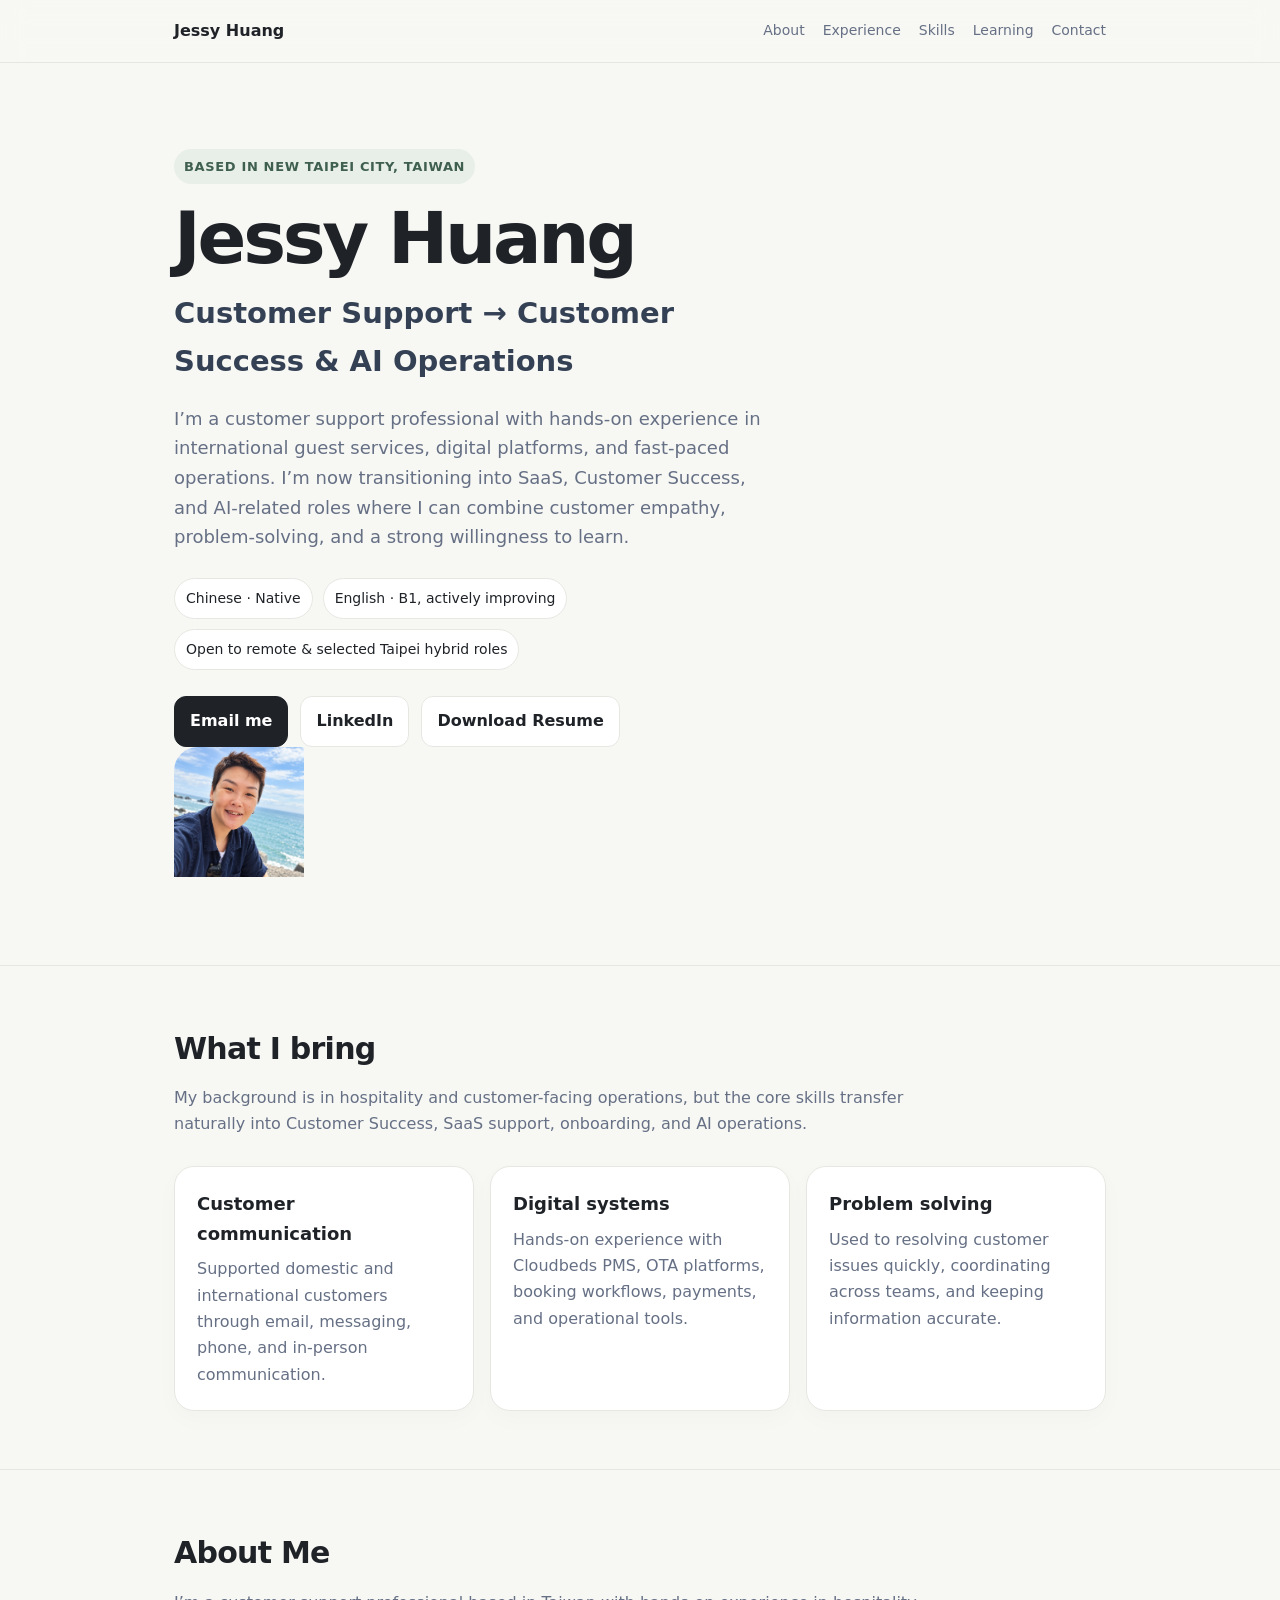
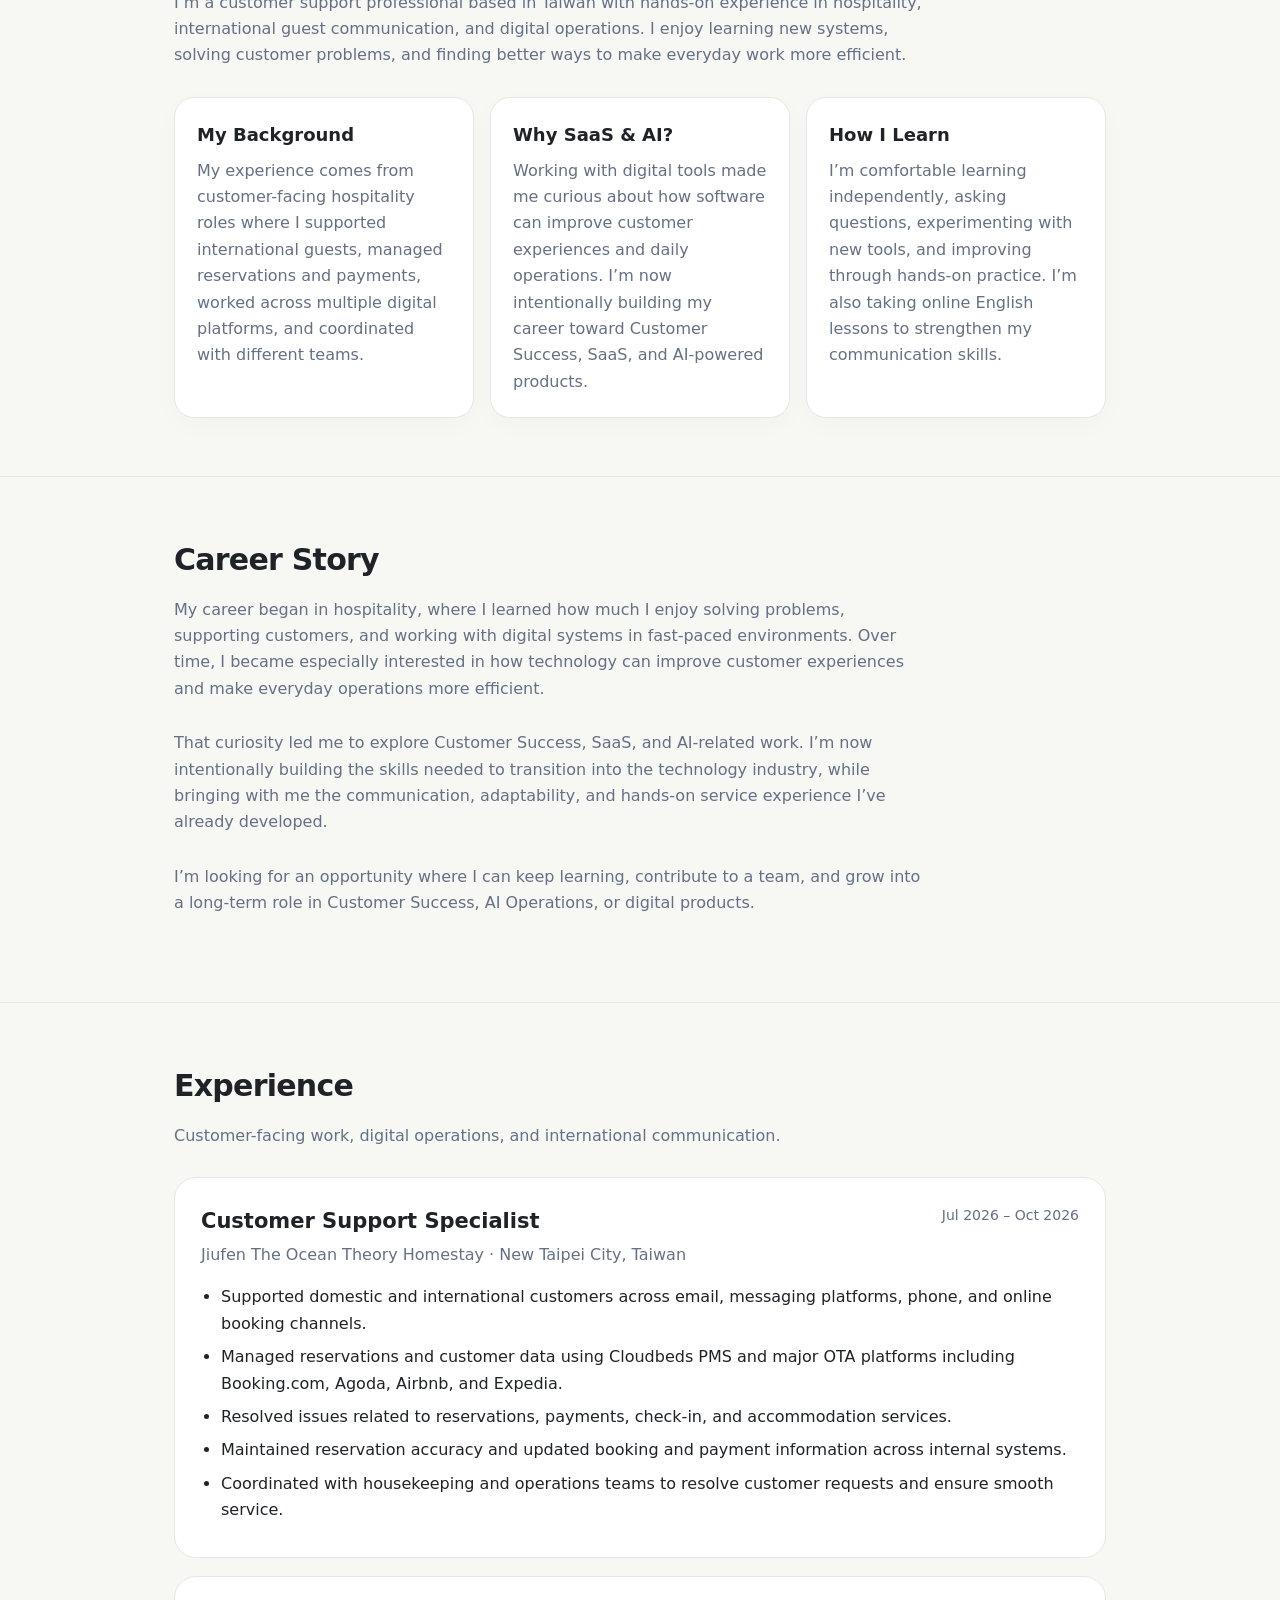
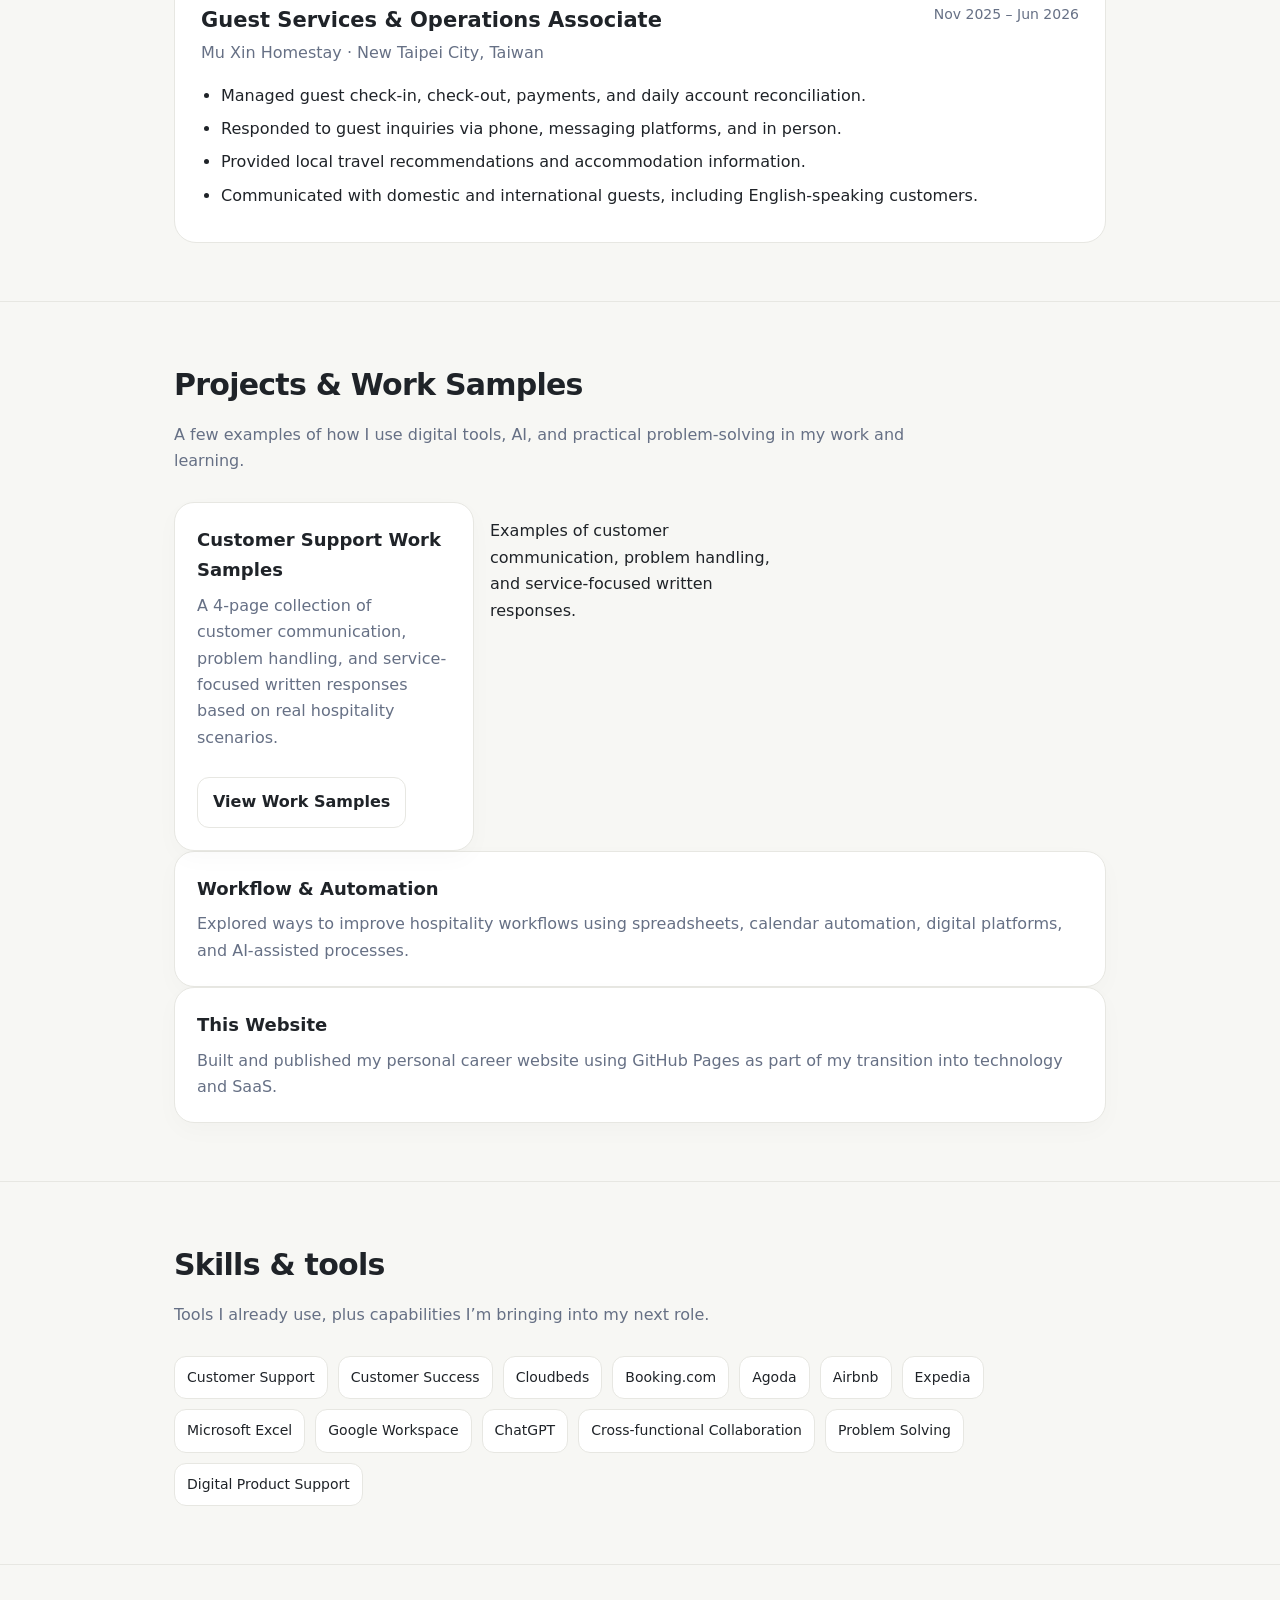
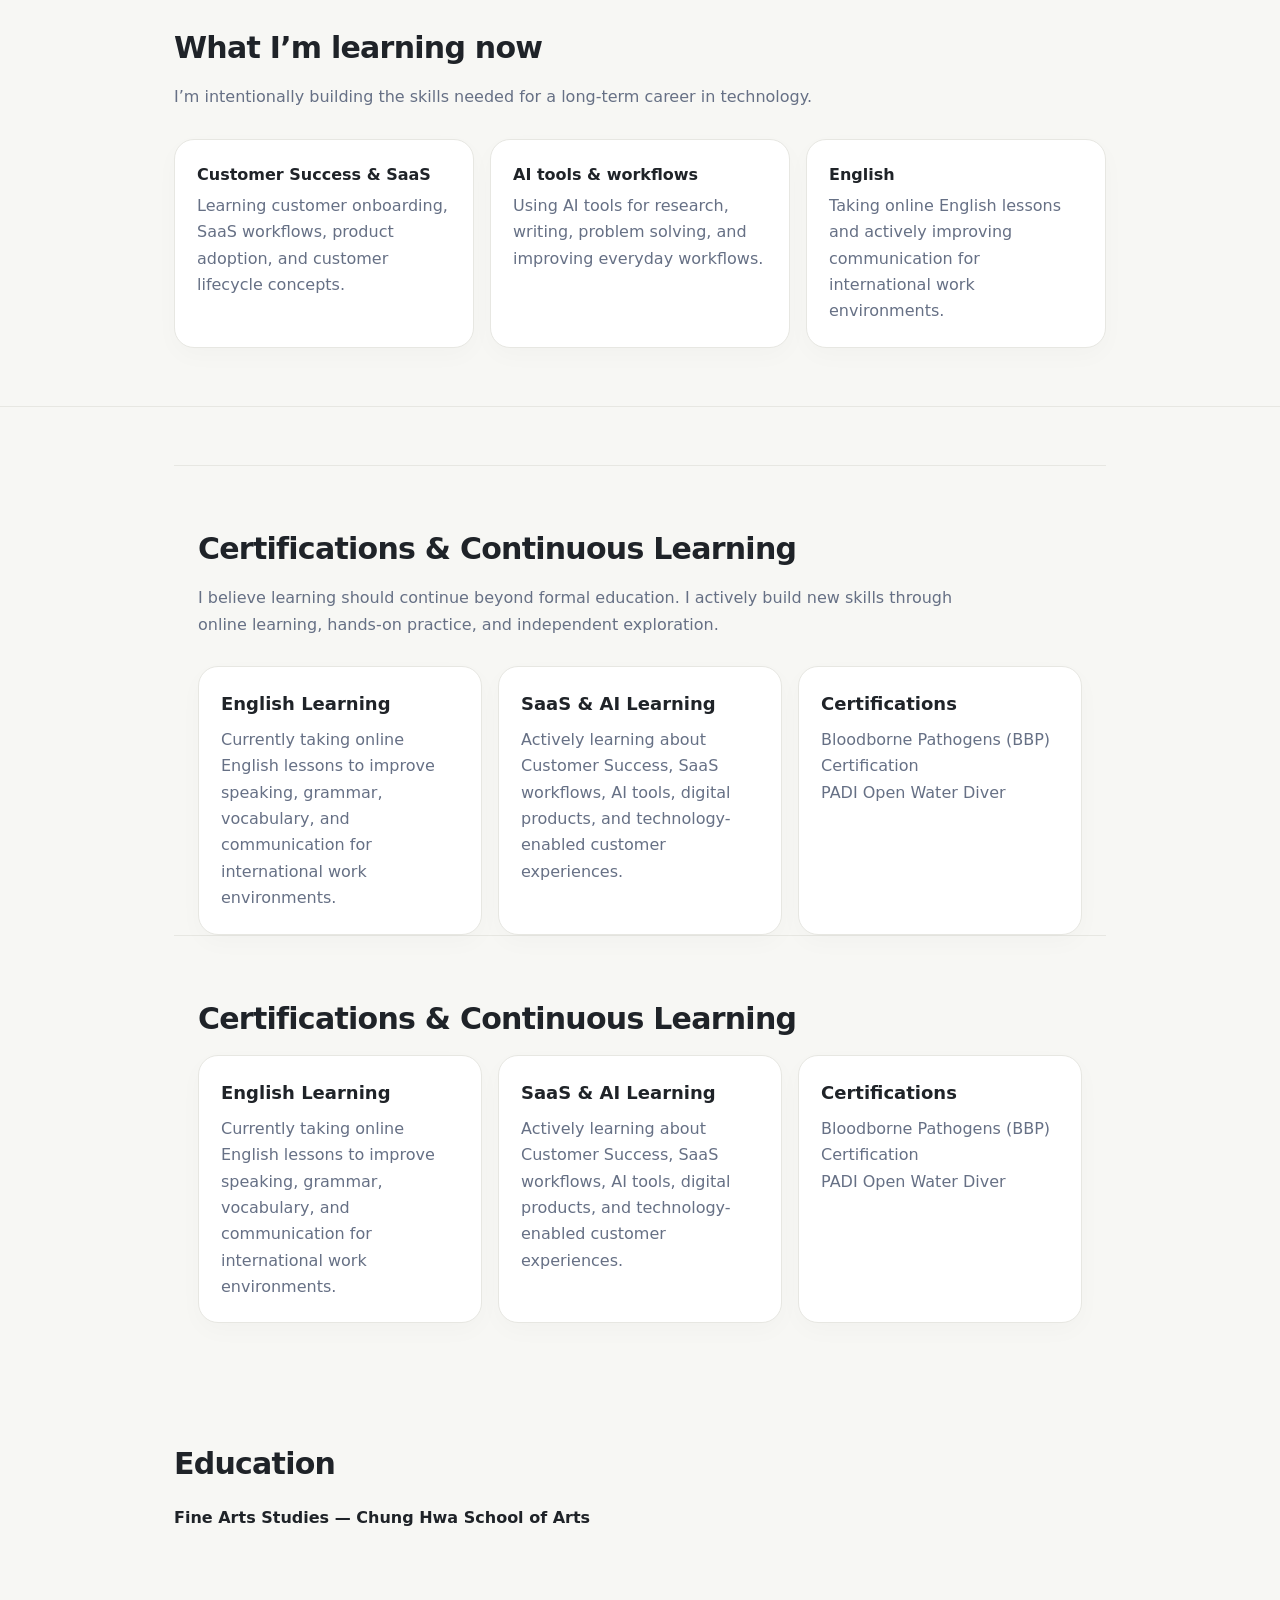
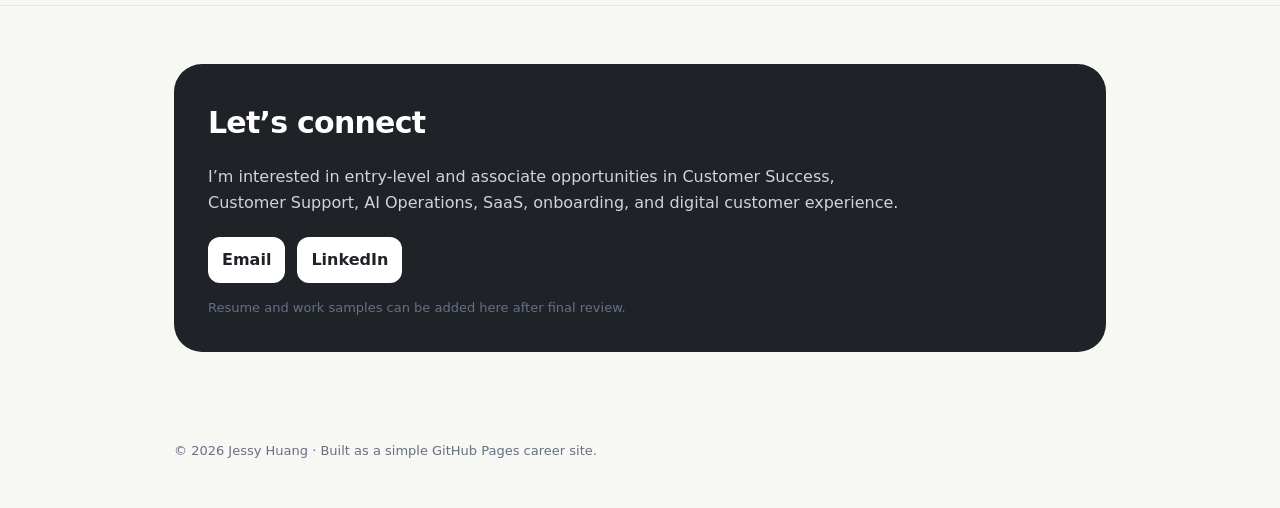
==== index.html @ 56670103 "Update index.html" ====
<!doctype html>
<html lang="en">
<head>
  <meta charset="utf-8" />
  <meta name="viewport" content="width=device-width, initial-scale=1" />
  <meta name="description" content="Jessy Huang — Customer Support professional transitioning into Customer Success, SaaS, and AI Operations." />
  <title>Jessy Huang | Customer Support → Customer Success & AI</title>
  <style>
    :root{
      --bg:#f7f7f4;
      --card:#ffffff;
      --text:#1f2328;
      --muted:#667085;
      --line:#e7e7e2;
      --accent:#3f5f4f;
      --accent-soft:#e8efe9;
      --max:980px;
    }
    *{box-sizing:border-box}
    html{scroll-behavior:smooth}
    body{
      margin:0;
      background:var(--bg);
      color:var(--text);
      font-family:Inter, ui-sans-serif, system-ui, -apple-system, BlinkMacSystemFont, "Segoe UI", sans-serif;
      line-height:1.65;
    }
    a{color:inherit}
    .wrap{max-width:var(--max); margin:auto; padding:0 24px}
    nav{
      position:sticky; top:0; z-index:10;
      backdrop-filter:blur(12px);
      background:rgba(247,247,244,.88);
      border-bottom:1px solid var(--line);
    }
    nav .wrap{
      min-height:62px; display:flex; align-items:center; justify-content:space-between; gap:18px;
    }
    .brand{font-weight:750; text-decoration:none}
    .navlinks{display:flex; gap:18px; flex-wrap:wrap; font-size:14px}
    .navlinks a{text-decoration:none; color:var(--muted)}
    .navlinks a:hover{color:var(--text)}
    header{padding:86px 0 58px}
    .hero{
      display:grid; grid-template-columns:1.5fr .7fr; gap:42px; align-items:center;
    }
    .eyebrow{
      display:inline-block; font-size:13px; font-weight:700; letter-spacing:.05em; text-transform:uppercase;
      color:var(--accent); background:var(--accent-soft); padding:7px 10px; border-radius:999px;
    }
    h1{font-size:clamp(42px,7vw,72px); line-height:1.02; margin:18px 0 14px; letter-spacing:-.045em}
    .headline{font-size:clamp(20px,3vw,29px); color:#344054; margin:0 0 18px; font-weight:650}
    .lede{font-size:18px; color:var(--muted); max-width:720px}
    .meta{display:flex; flex-wrap:wrap; gap:10px; margin-top:26px}
    .pill{border:1px solid var(--line); background:var(--card); padding:8px 11px; border-radius:999px; font-size:14px}
    .avatar img{
  width:100%;
  height:100%;
  object-fit:cover;
  display:block;
}{
      width:min(250px,60vw); aspect-ratio:1; border-radius:32px; background:linear-gradient(145deg,#dbe7df,#f1eadf);
      display:grid; place-items:center; margin:auto; box-shadow:0 18px 50px rgba(0,0,0,.06);
      border:1px solid rgba(0,0,0,.04);
      overflow:hidden;
    }
    .avatar span{font-size:72px; font-weight:800; letter-spacing:-.08em; color:#405d4f}
    section{padding:58px 0; border-top:1px solid var(--line)}
    h2{font-size:30px; margin:0 0 12px; letter-spacing:-.025em}
    .section-intro{color:var(--muted); max-width:760px; margin:0 0 28px}
    .grid{display:grid; grid-template-columns:repeat(3,1fr); gap:16px}
    .card{
      background:var(--card); border:1px solid var(--line); border-radius:20px; padding:22px;
      box-shadow:0 8px 24px rgba(0,0,0,.025);
    }
    .card h3{margin:0 0 8px; font-size:18px}
    .card p{margin:0; color:var(--muted)}
    .experience{display:grid; gap:18px}
    .role{background:var(--card); border:1px solid var(--line); border-radius:22px; padding:26px}
    .role-top{display:flex; justify-content:space-between; gap:20px; align-items:flex-start}
    .role h3{margin:0; font-size:21px}
    .company{color:var(--muted); margin-top:3px}
    .date{white-space:nowrap; color:var(--muted); font-size:14px}
    ul{padding-left:20px; margin:16px 0 0}
    li{margin:7px 0}
    .skills{display:flex; flex-wrap:wrap; gap:10px}
    .skill{background:var(--card); border:1px solid var(--line); padding:9px 12px; border-radius:12px; font-size:14px}
    .cta{
      display:flex; gap:12px; flex-wrap:wrap; margin-top:26px
    }
    .btn{
      display:inline-flex; align-items:center; justify-content:center; gap:8px;
      text-decoration:none; border-radius:12px; padding:11px 15px; font-weight:700; border:1px solid var(--line); background:var(--card)
    }
    .btn.primary{background:var(--text); color:white; border-color:var(--text)}
    .learning{display:grid; grid-template-columns:repeat(3,1fr); gap:16px}
    .learning strong{display:block; margin-bottom:5px}
    .contact-box{
      background:#1f2328; color:white; border-radius:28px; padding:34px;
    }
    .contact-box p{color:#cfd4dc; max-width:700px}
    .contact-links{display:flex; gap:12px; flex-wrap:wrap; margin-top:20px}
    .contact-links a{background:white; color:#1f2328; text-decoration:none; font-weight:700; padding:10px 14px; border-radius:12px}
    footer{padding:30px 0 46px; color:var(--muted); font-size:13px}
    .note{font-size:13px; color:var(--muted); margin-top:14px}
    @media (max-width:760px){
      .hero{grid-template-columns:1fr}
      .avatar{order:-1; width:150px; border-radius:24px; margin:0}
      .avatar span{font-size:48px}
      .grid,.learning{grid-template-columns:1fr}
      .role-top{display:block}
      .date{margin-top:6px}
      nav .wrap{align-items:flex-start; padding-top:14px; padding-bottom:14px}
      .navlinks{justify-content:flex-end}
    }
    .avatar{
  width: 160px !important;
  height: 160px !important;
  aspect-ratio: 1 !important;
  border-radius: 24px !important;
  overflow: hidden !important;
}

.avatar img{
width: 130px !important;
height: 130px !important;
  object-fit: cover !important;
  display: block !important;
}
  </style>
</head>
<body>
  <nav>
    <div class="wrap">
      <a class="brand" href="#top">Jessy Huang</a>
      <div class="navlinks">
        <a href="#about">About</a>
        <a href="#experience">Experience</a>
        <a href="#skills">Skills</a>
        <a href="#learning">Learning</a>
        <a href="#contact">Contact</a>
      </div>
    </div>
  </nav>

  <header id="top">
    <div class="wrap hero">
      <div>
        <span class="eyebrow">Based in New Taipei City, Taiwan</span>
        <h1>Jessy Huang</h1>
        <p class="headline">Customer Support → Customer Success & AI Operations</p>
        <p class="lede">
          I’m a customer support professional with hands-on experience in international guest services,
          digital platforms, and fast-paced operations. I’m now transitioning into SaaS, Customer Success,
          and AI-related roles where I can combine customer empathy, problem-solving, and a strong willingness to learn.
        </p>
        <div class="meta">
          <span class="pill">Chinese · Native</span>
          <span class="pill">English · B1, actively improving</span>
          <span class="pill">Open to remote & selected Taipei hybrid roles</span>
        </div>
        <div class="cta">
          <a class="btn primary" href="mailto:j.huang.remote@gmail.com">Email me</a>
          <a class="btn" href="https://linkedin.com/in/jessyhuang001" target="_blank" rel="noreferrer">LinkedIn</a>
        <a class="btn" href="Jessy_Huang_CV.pdf" target="_blank">Download Resume</a>
        </div>
<div class="avatar">
  <img src="profile.png" alt="Jessy Huang">
</div>
    </div>
  </header>

  <section id="about">
    <div class="wrap">
      <h2>What I bring</h2>
      <p class="section-intro">
        My background is in hospitality and customer-facing operations, but the core skills transfer naturally
        into Customer Success, SaaS support, onboarding, and AI operations.
      </p>
      <div class="grid">
        <div class="card">
          <h3>Customer communication</h3>
          <p>Supported domestic and international customers through email, messaging, phone, and in-person communication.</p>
        </div>
        <div class="card">
          <h3>Digital systems</h3>
          <p>Hands-on experience with Cloudbeds PMS, OTA platforms, booking workflows, payments, and operational tools.</p>
        </div>
        <div class="card">
          <h3>Problem solving</h3>
          <p>Used to resolving customer issues quickly, coordinating across teams, and keeping information accurate.</p>
        </div>
      </div>
    </div>
  </section>
<section id="story">
  <div class="wrap">
    <h2>About Me</h2>
    <p class="section-intro">
      I’m a customer support professional based in Taiwan with hands-on experience
      in hospitality, international guest communication, and digital operations.
      I enjoy learning new systems, solving customer problems, and finding better
      ways to make everyday work more efficient.
    </p>

    <div class="grid">
      <div class="card">
        <h3>My Background</h3>
        <p>
          My experience comes from customer-facing hospitality roles where I supported
          international guests, managed reservations and payments, worked across multiple
          digital platforms, and coordinated with different teams.
        </p>
      </div>

      <div class="card">
        <h3>Why SaaS & AI?</h3>
        <p>
          Working with digital tools made me curious about how software can improve
          customer experiences and daily operations. I’m now intentionally building
          my career toward Customer Success, SaaS, and AI-powered products.
        </p>
      </div>

      <div class="card">
        <h3>How I Learn</h3>
        <p>
          I’m comfortable learning independently, asking questions, experimenting with
          new tools, and improving through hands-on practice. I’m also taking online
          English lessons to strengthen my communication skills.
        </p>
      </div>
    </div>
  </div>
</section>
  <section id="career-story">
  <div class="wrap">
    <h2>Career Story</h2>

    <p class="section-intro">
      My career began in hospitality, where I learned how much I enjoy solving problems,
      supporting customers, and working with digital systems in fast-paced environments.
      Over time, I became especially interested in how technology can improve customer
      experiences and make everyday operations more efficient.
    </p>

    <p class="section-intro">
      That curiosity led me to explore Customer Success, SaaS, and AI-related work.
      I’m now intentionally building the skills needed to transition into the technology
      industry, while bringing with me the communication, adaptability, and hands-on
      service experience I’ve already developed.
    </p>

    <p class="section-intro">
      I’m looking for an opportunity where I can keep learning, contribute to a team,
      and grow into a long-term role in Customer Success, AI Operations, or digital products.
    </p>
  </div>
</section>
  <section id="experience">
    <div class="wrap">
      <h2>Experience</h2>
      <p class="section-intro">Customer-facing work, digital operations, and international communication.</p>

      <div class="experience">
        <article class="role">
          <div class="role-top">
            <div>
              <h3>Customer Support Specialist</h3>
              <div class="company">Jiufen The Ocean Theory Homestay · New Taipei City, Taiwan</div>
            </div>
            <div class="date">Jul 2026 – Oct 2026</div>
          </div>
          <ul>
            <li>Supported domestic and international customers across email, messaging platforms, phone, and online booking channels.</li>
            <li>Managed reservations and customer data using Cloudbeds PMS and major OTA platforms including Booking.com, Agoda, Airbnb, and Expedia.</li>
            <li>Resolved issues related to reservations, payments, check-in, and accommodation services.</li>
            <li>Maintained reservation accuracy and updated booking and payment information across internal systems.</li>
            <li>Coordinated with housekeeping and operations teams to resolve customer requests and ensure smooth service.</li>
          </ul>
        </article>

        <article class="role">
          <div class="role-top">
            <div>
              <h3>Guest Services & Operations Associate</h3>
              <div class="company">Mu Xin Homestay · New Taipei City, Taiwan</div>
            </div>
            <div class="date">Nov 2025 – Jun 2026</div>
          </div>
          <ul>
            <li>Managed guest check-in, check-out, payments, and daily account reconciliation.</li>
            <li>Responded to guest inquiries via phone, messaging platforms, and in person.</li>
            <li>Provided local travel recommendations and accommodation information.</li>
            <li>Communicated with domestic and international guests, including English-speaking customers.</li>
          </ul>
        </article>
      </div>
    </div>
  </section>
<section id="projects">
  <div class="wrap">
    <h2>Projects & Work Samples</h2>
    <p class="section-intro">
      A few examples of how I use digital tools, AI, and practical problem-solving in my work and learning.
    </p>

    <div class="grid">
<div class="card">
        <h3>Customer Support Work Samples</h3>
          <p>
    A 4-page collection of customer communication, problem handling,
    and service-focused written responses based on real hospitality scenarios.
  </p>

  <div class="cta">
    <a class="btn" href="WORK_SAMPLES.pdf" target="_blank">
      View Work Samples
    </a>
  </div>
</div>
        <p>
          Examples of customer communication, problem handling, and service-focused written responses.
        </p>
      </div>

      <div class="card">
        <h3>Workflow & Automation</h3>
        <p>
          Explored ways to improve hospitality workflows using spreadsheets,
          calendar automation, digital platforms, and AI-assisted processes.
        </p>
      </div>

      <div class="card">
        <h3>This Website</h3>
        <p>
          Built and published my personal career website using GitHub Pages
          as part of my transition into technology and SaaS.
        </p>
      </div>
    </div>
  </div>
</section>
  <section id="skills">
    <div class="wrap">
      <h2>Skills & tools</h2>
      <p class="section-intro">Tools I already use, plus capabilities I’m bringing into my next role.</p>
      <div class="skills">
        <span class="skill">Customer Support</span>
        <span class="skill">Customer Success</span>
        <span class="skill">Cloudbeds</span>
        <span class="skill">Booking.com</span>
        <span class="skill">Agoda</span>
        <span class="skill">Airbnb</span>
        <span class="skill">Expedia</span>
        <span class="skill">Microsoft Excel</span>
        <span class="skill">Google Workspace</span>
        <span class="skill">ChatGPT</span>
        <span class="skill">Cross-functional Collaboration</span>
        <span class="skill">Problem Solving</span>
        <span class="skill">Digital Product Support</span>
      </div>
    </div>
  </section>

  <section id="learning">
    <div class="wrap">
      <h2>What I’m learning now</h2>
      <p class="section-intro">I’m intentionally building the skills needed for a long-term career in technology.</p>
      <div class="learning">
        <div class="card">
          <strong>Customer Success & SaaS</strong>
          <p>Learning customer onboarding, SaaS workflows, product adoption, and customer lifecycle concepts.</p>
        </div>
        <div class="card">
          <strong>AI tools & workflows</strong>
          <p>Using AI tools for research, writing, problem solving, and improving everyday workflows.</p>
        </div>
        <div class="card">
          <strong>English</strong>
          <p>Taking online English lessons and actively improving communication for international work environments.</p>
        </div>
      </div>
    </div>
  </section>

  <section>
    <div class="wrap">
      <section id="learning-development">
  <div class="wrap">
    <h2>Certifications & Continuous Learning</h2>

    <p class="section-intro">
      I believe learning should continue beyond formal education.
      I actively build new skills through online learning, hands-on practice,
      and independent exploration.
    </p>

    <div class="grid">

      <div class="card">
        <h3>English Learning</h3>
        <p>
          Currently taking online English lessons to improve speaking,
          grammar, vocabulary, and communication for international work environments.
        </p>
      </div>

      <div class="card">
        <h3>SaaS & AI Learning</h3>
        <p>
          Actively learning about Customer Success, SaaS workflows,
          AI tools, digital products, and technology-enabled customer experiences.
        </p>
      </div>

      <div class="card">
        <h3>Certifications</h3>
        <p>
          Bloodborne Pathogens (BBP) Certification<br>
          PADI Open Water Diver
        </p>
      </div>

    </div>
  </div>
        <section id="development">
  <div class="wrap">
    <h2>Certifications & Continuous Learning</h2>

    <div class="grid">
      <div class="card">
        <h3>English Learning</h3>
        <p>
          Currently taking online English lessons to improve speaking,
          grammar, vocabulary, and communication for international work environments.
        </p>
      </div>

      <div class="card">
        <h3>SaaS & AI Learning</h3>
        <p>
          Actively learning about Customer Success, SaaS workflows,
          AI tools, digital products, and technology-enabled customer experiences.
        </p>
      </div>

      <div class="card">
        <h3>Certifications</h3>
        <p>
          Bloodborne Pathogens (BBP) Certification<br>
          PADI Open Water Diver
        </p>
      </div>
    </div>
  </div>
</section>
</section>
      <h2>Education</h2>
      <p><strong>Fine Arts Studies — Chung Hwa School of Arts</strong></p>
    </div>
  </section>

  <section id="contact">
    <div class="wrap">
      <div class="contact-box">
        <h2>Let’s connect</h2>
        <p>
          I’m interested in entry-level and associate opportunities in Customer Success, Customer Support,
          AI Operations, SaaS, onboarding, and digital customer experience.
        </p>
        <div class="contact-links">
          <a href="mailto:j.huang.remote@gmail.com">Email</a>
          <a href="https://linkedin.com/in/jessyhuang001" target="_blank" rel="noreferrer">LinkedIn</a>
        </div>
        <div class="note">Resume and work samples can be added here after final review.</div>
      </div>
    </div>
  </section>

  <footer>
    <div class="wrap">© 2026 Jessy Huang · Built as a simple GitHub Pages career site.</div>
  </footer>
</body>
</html>
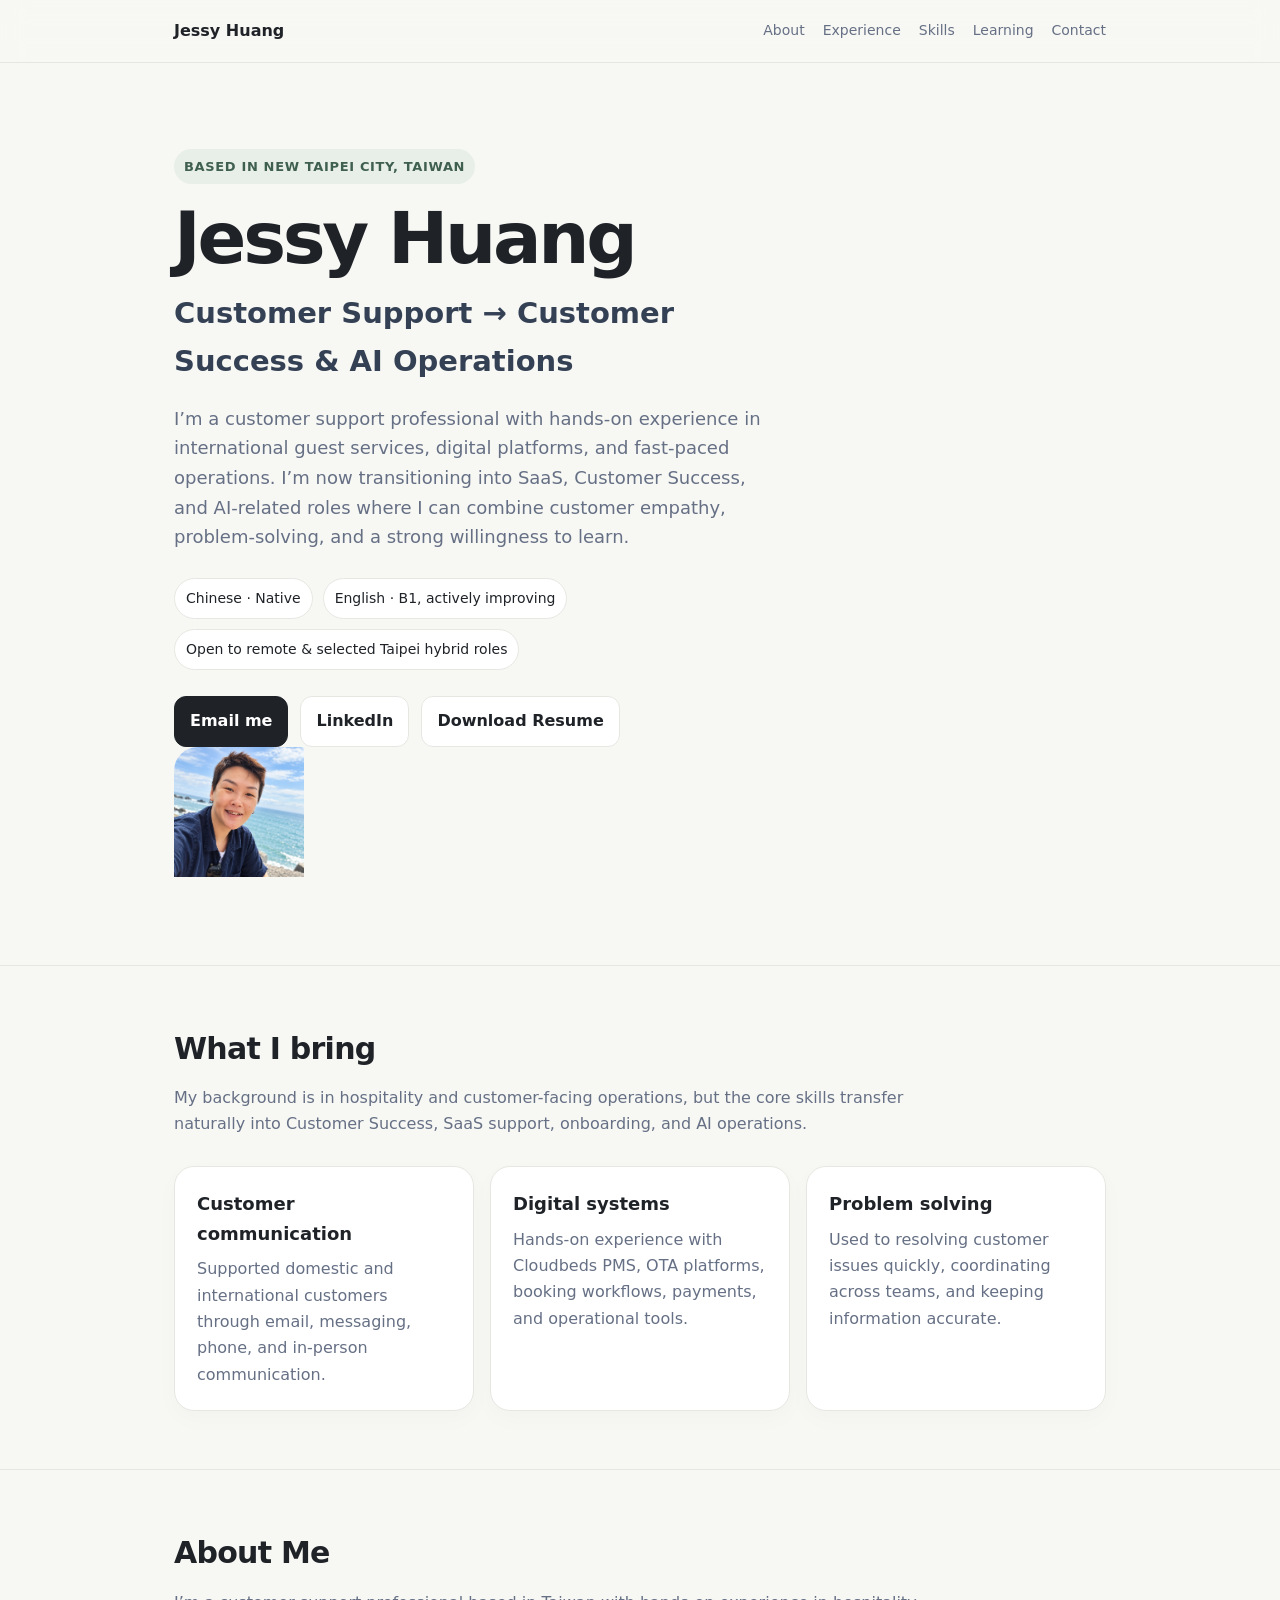
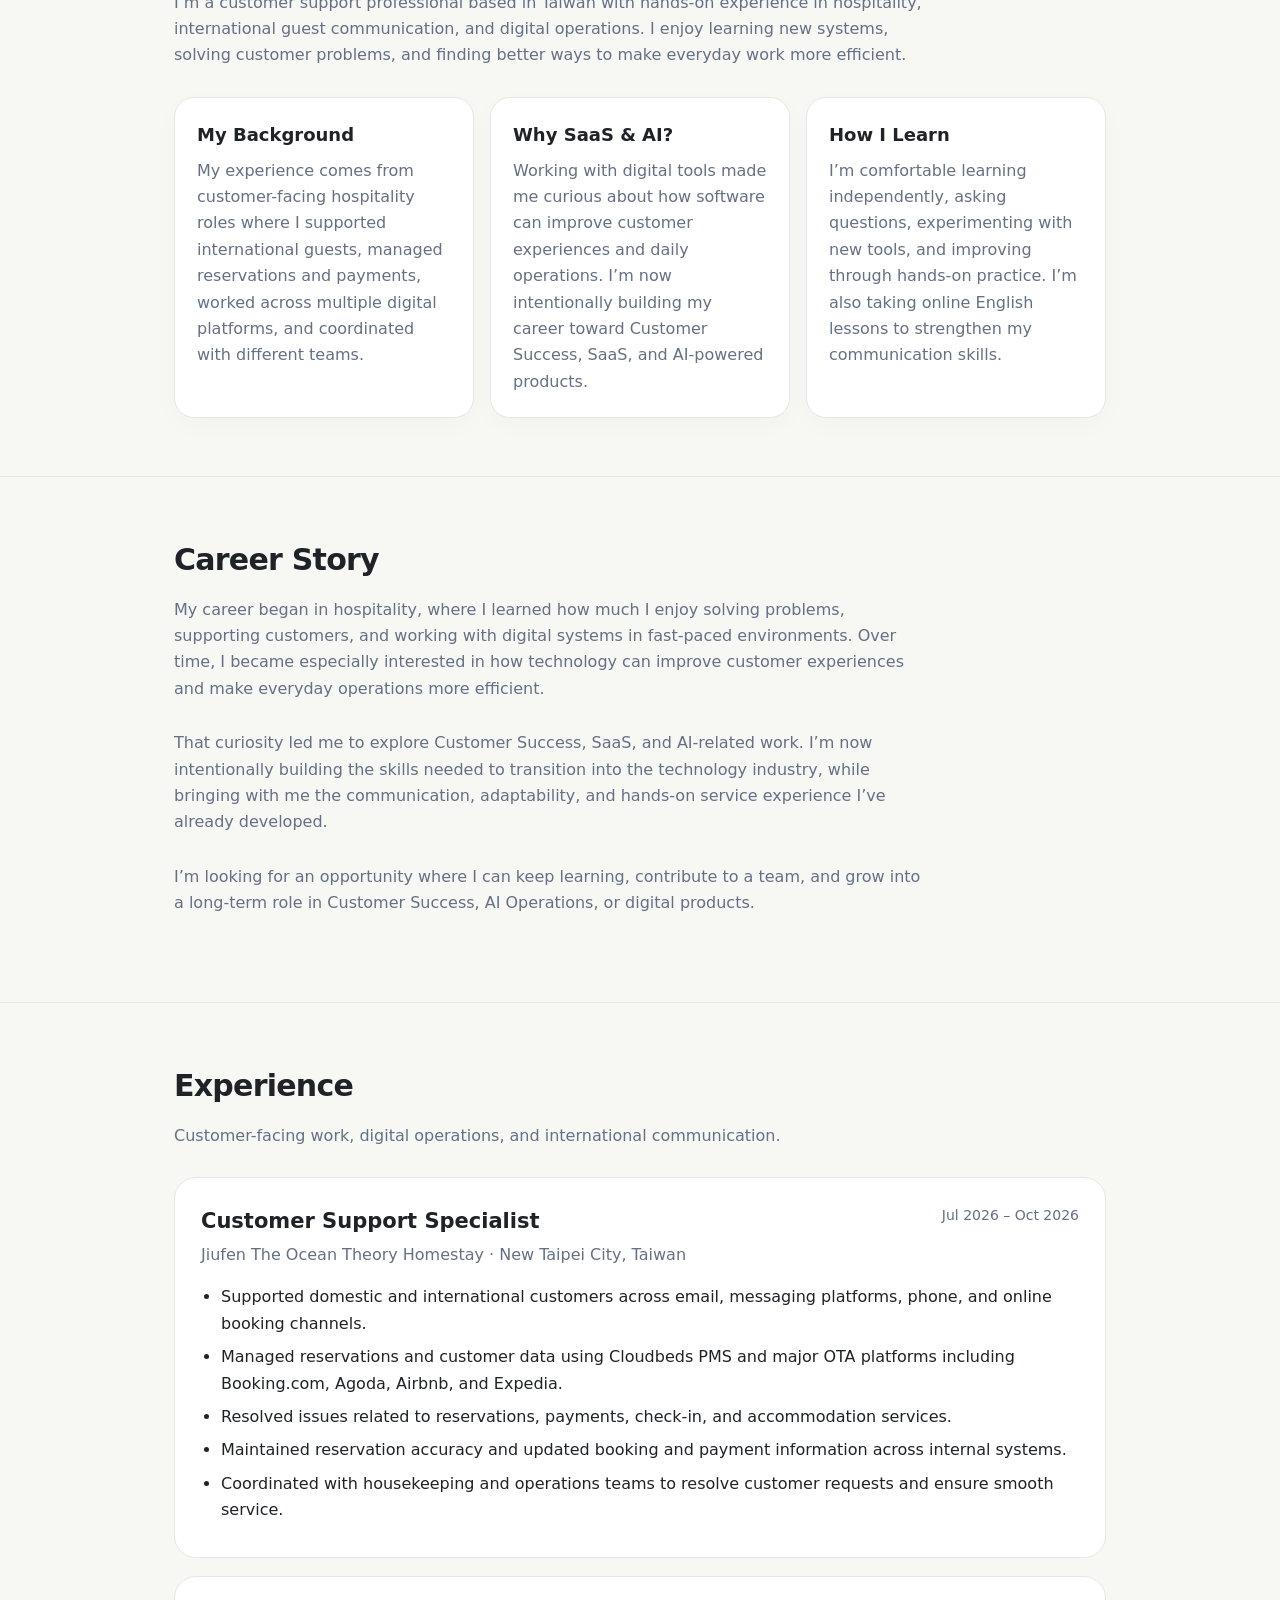
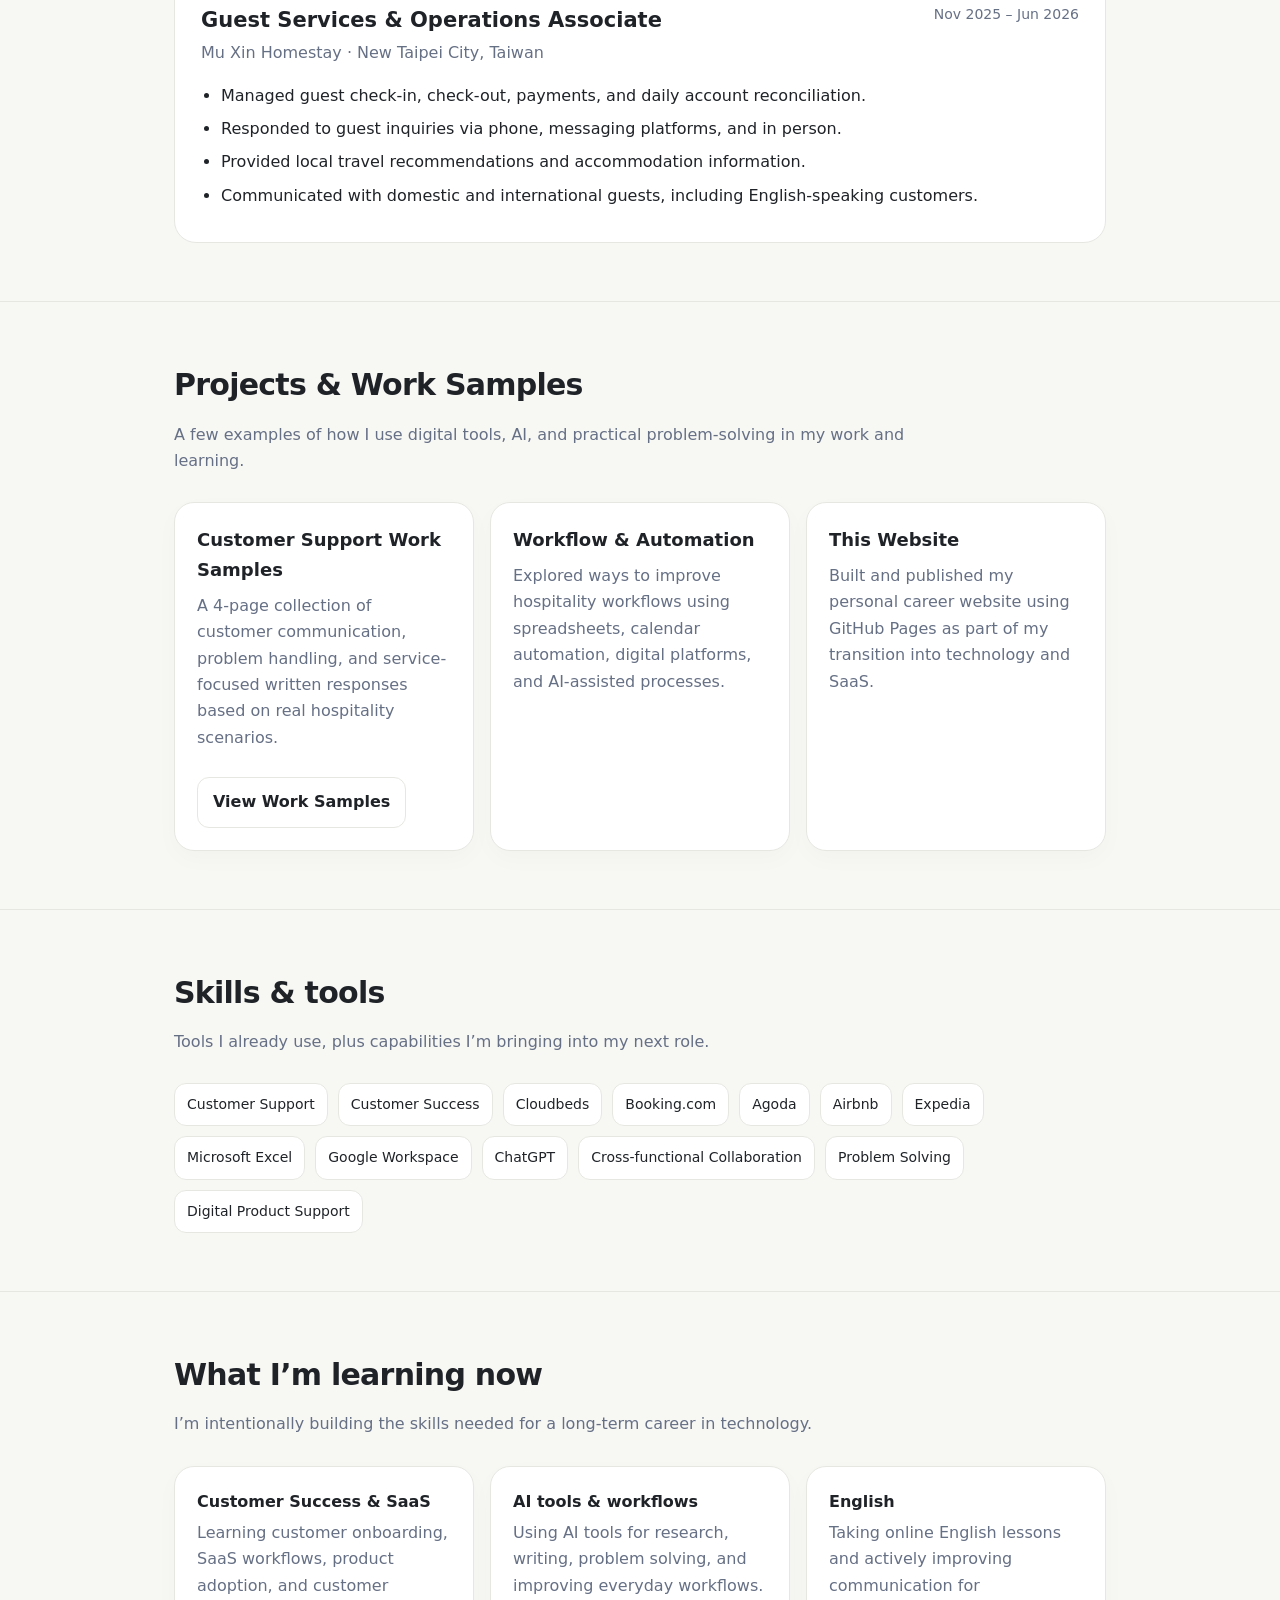
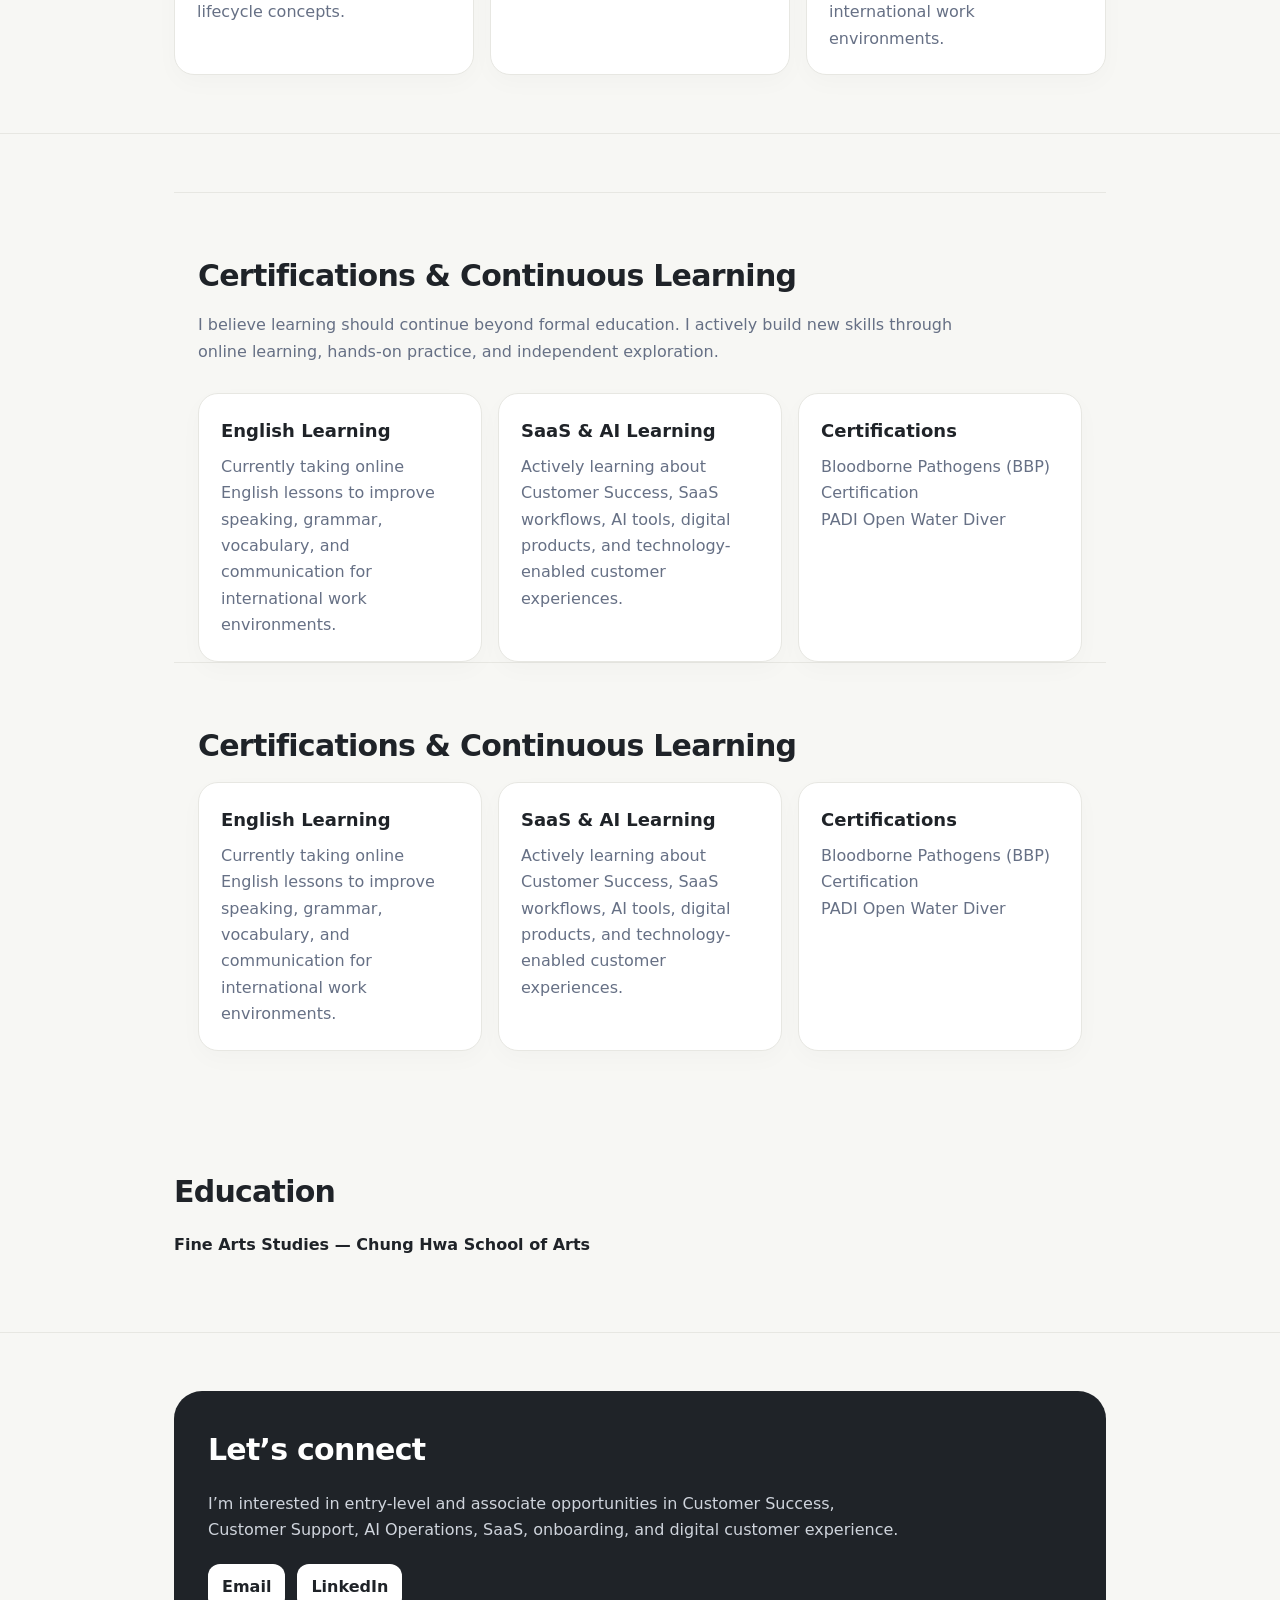
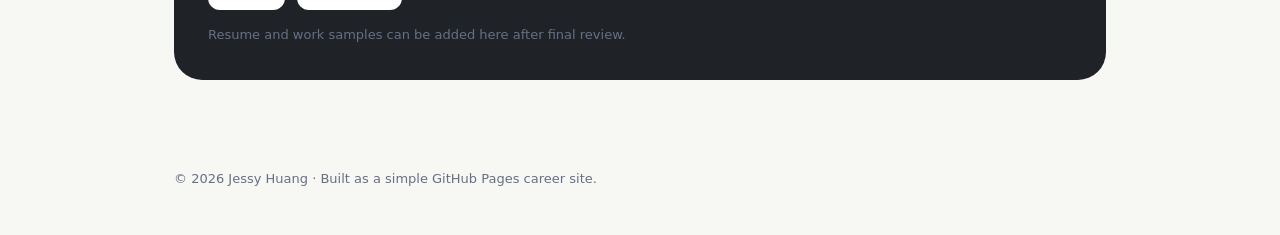
==== commit 49f2aabe: "Update index.html" ====
--- a/index.html
+++ b/index.html
@@ -319,10 +319,6 @@
     </a>
   </div>
 </div>
-        <p>
-          Examples of customer communication, problem handling, and service-focused written responses.
-        </p>
-      </div>
 
       <div class="card">
         <h3>Workflow & Automation</h3>
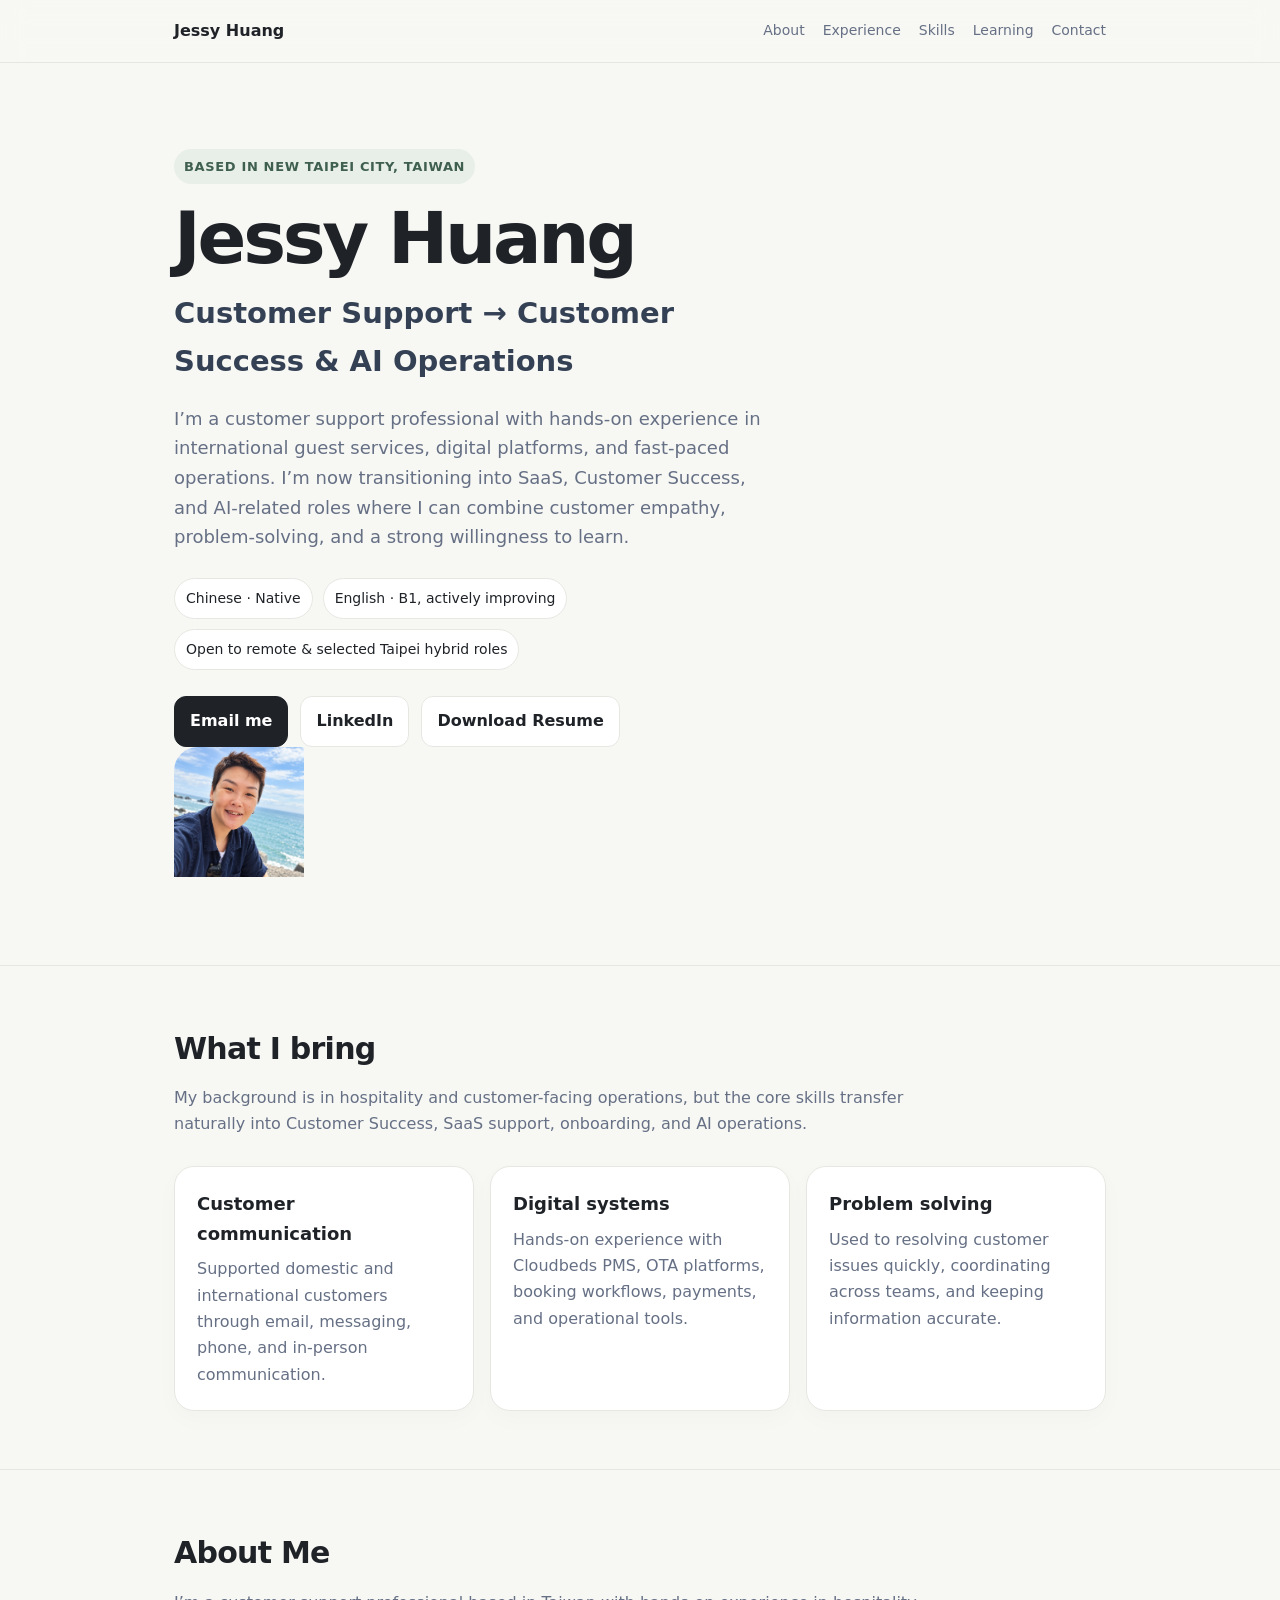
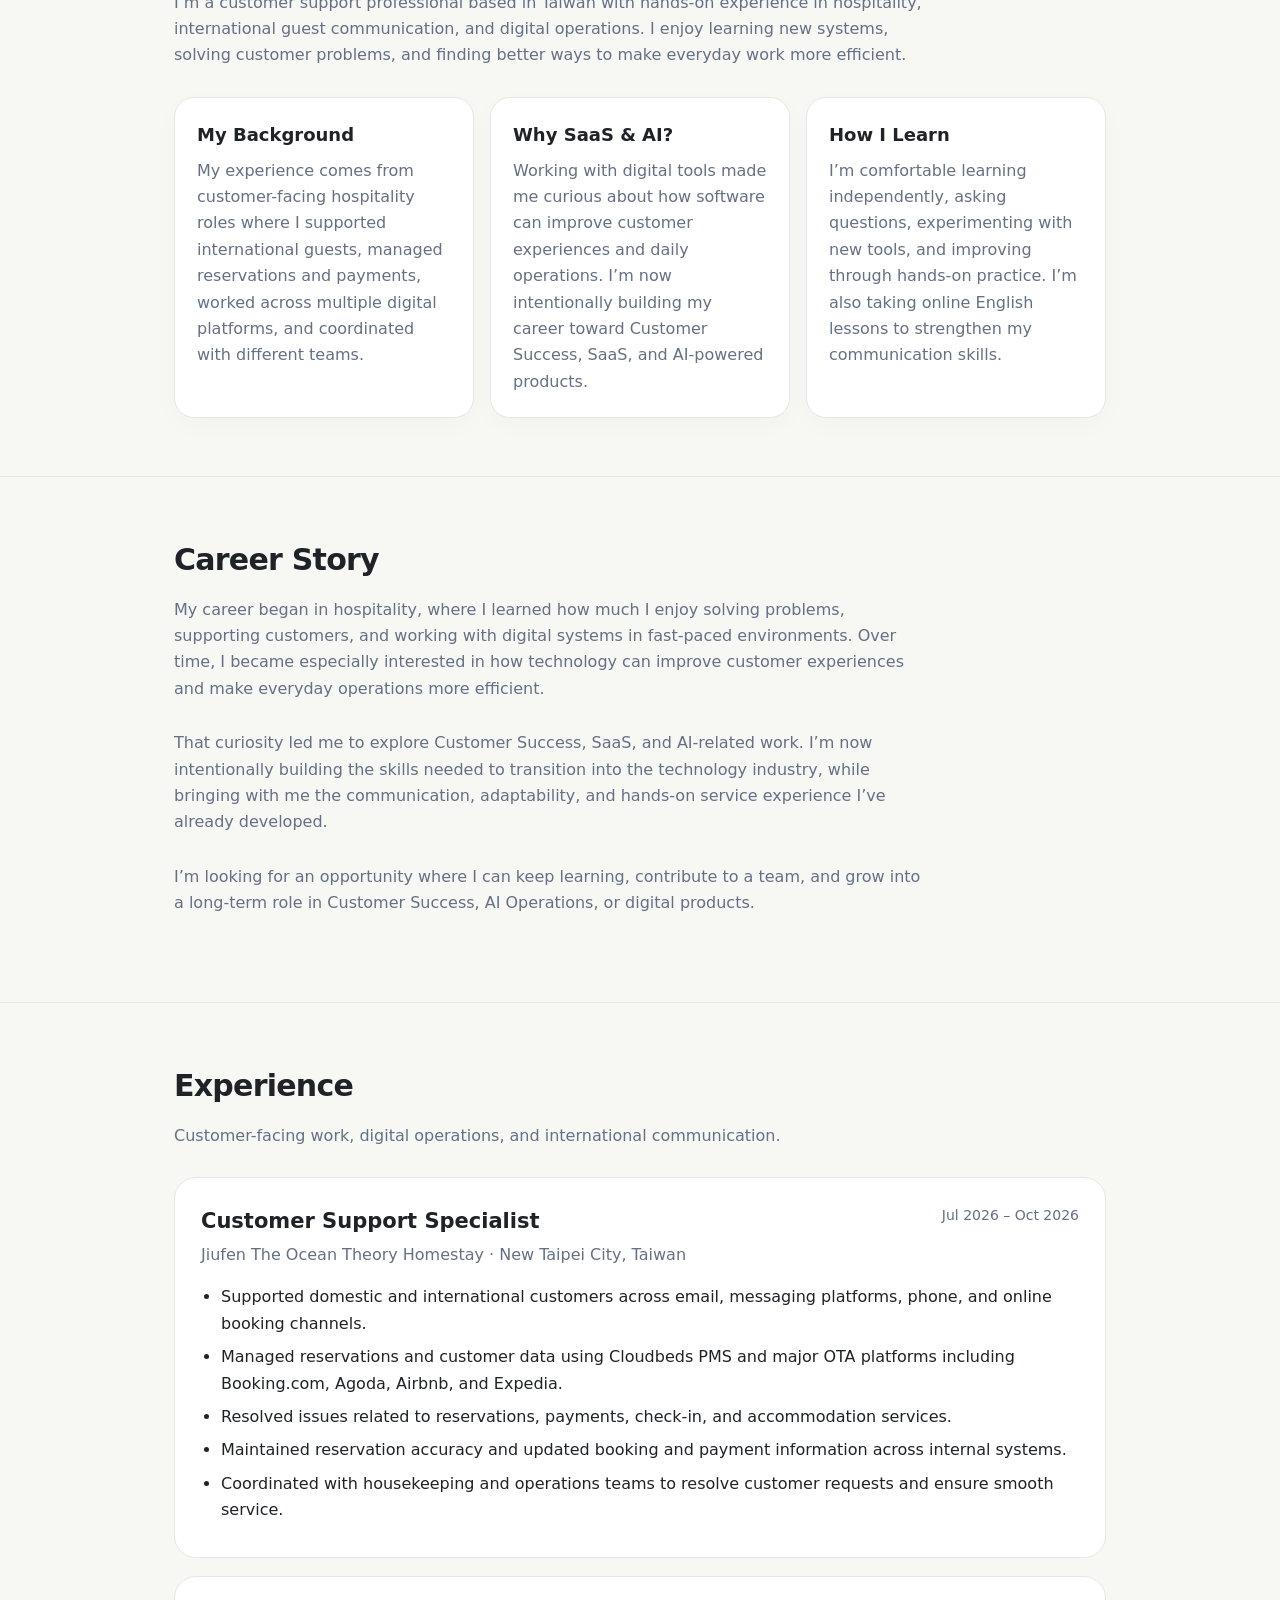
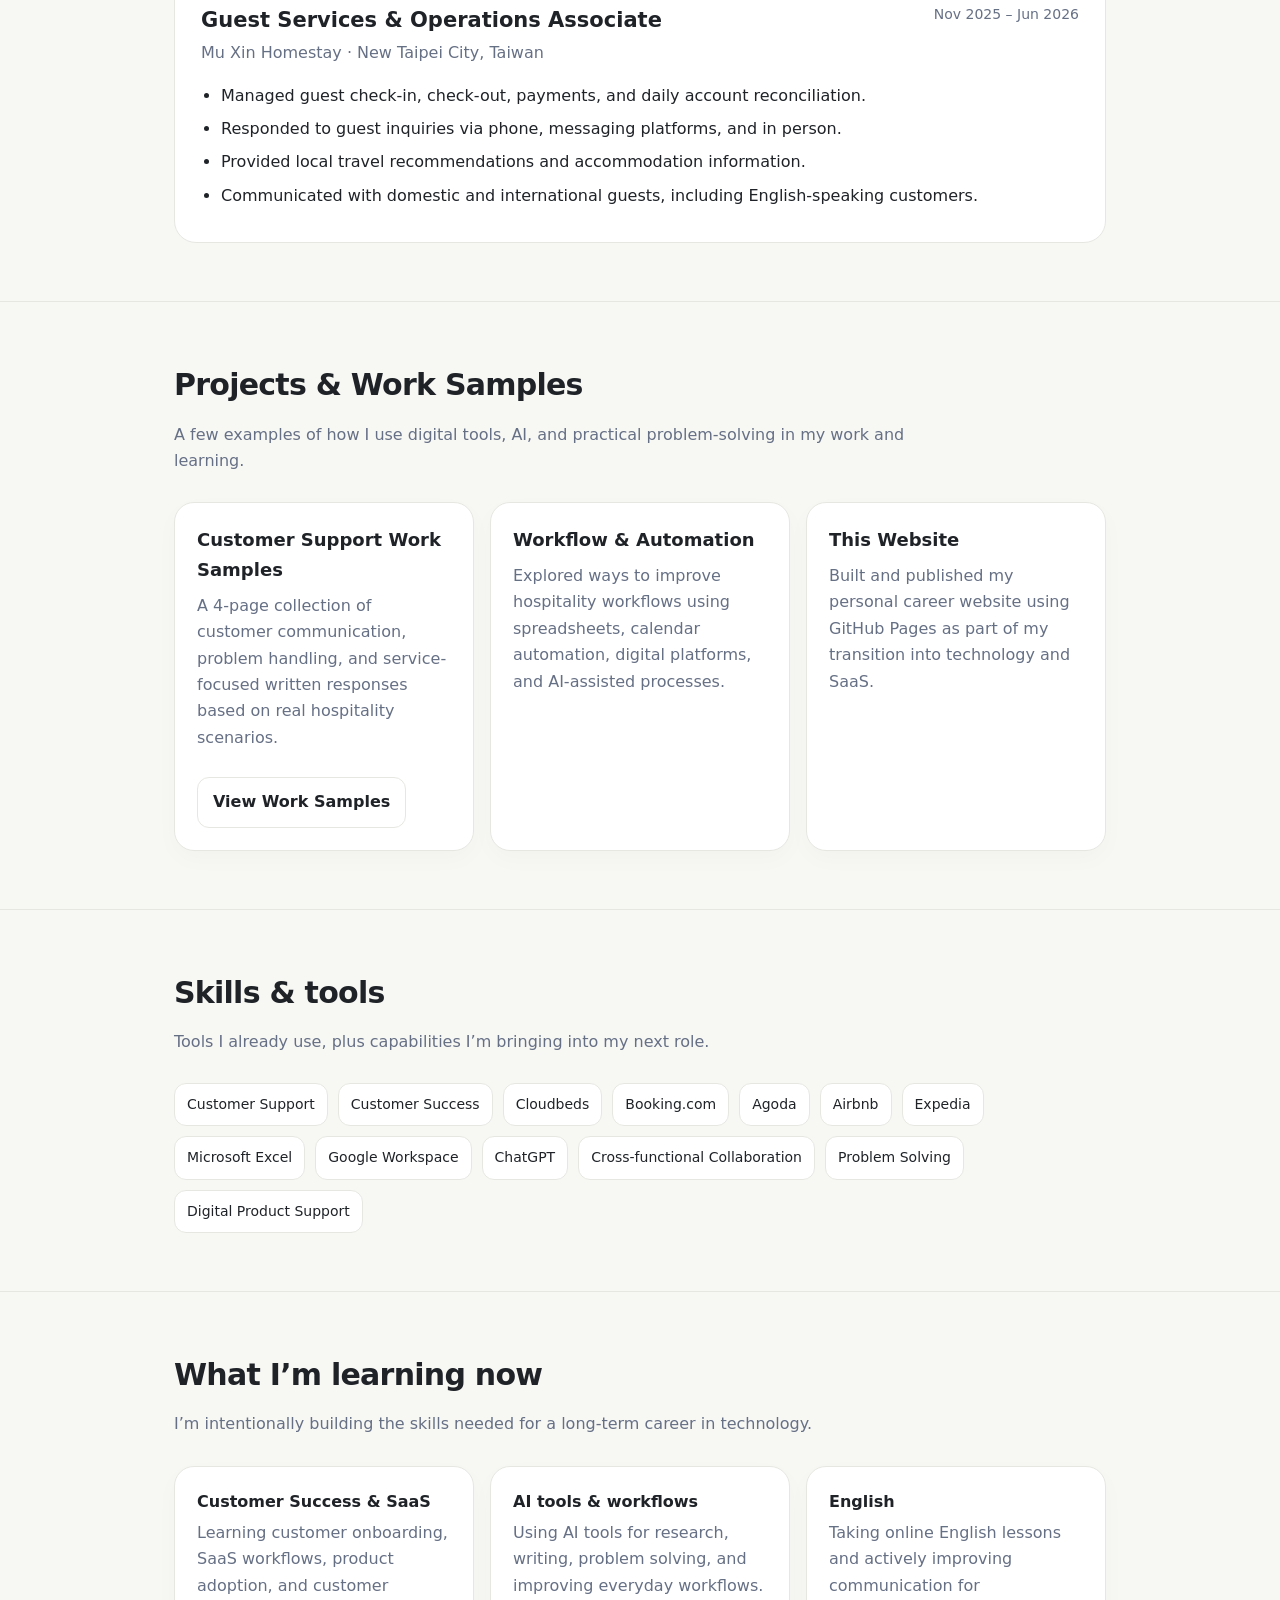
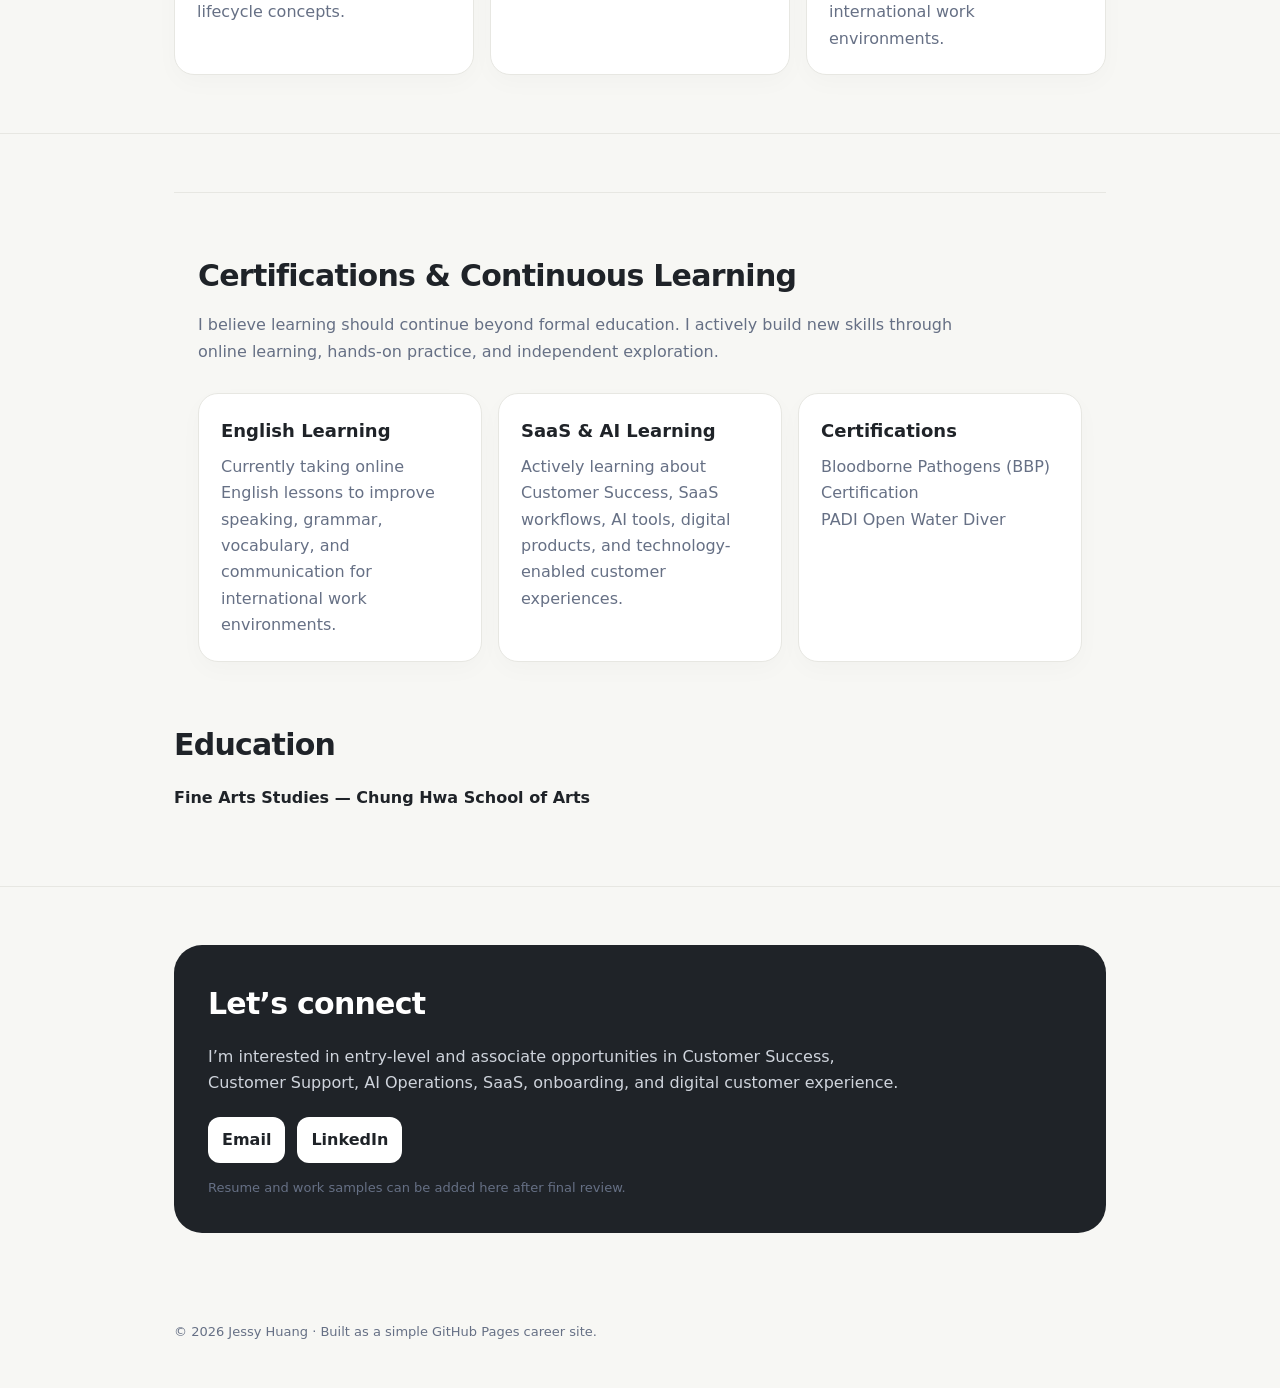
==== commit 71872580: "Update index.html" ====
--- a/index.html
+++ b/index.html
@@ -421,37 +421,6 @@
 
     </div>
   </div>
-        <section id="development">
-  <div class="wrap">
-    <h2>Certifications & Continuous Learning</h2>
-
-    <div class="grid">
-      <div class="card">
-        <h3>English Learning</h3>
-        <p>
-          Currently taking online English lessons to improve speaking,
-          grammar, vocabulary, and communication for international work environments.
-        </p>
-      </div>
-
-      <div class="card">
-        <h3>SaaS & AI Learning</h3>
-        <p>
-          Actively learning about Customer Success, SaaS workflows,
-          AI tools, digital products, and technology-enabled customer experiences.
-        </p>
-      </div>
-
-      <div class="card">
-        <h3>Certifications</h3>
-        <p>
-          Bloodborne Pathogens (BBP) Certification<br>
-          PADI Open Water Diver
-        </p>
-      </div>
-    </div>
-  </div>
-</section>
 </section>
       <h2>Education</h2>
       <p><strong>Fine Arts Studies — Chung Hwa School of Arts</strong></p>
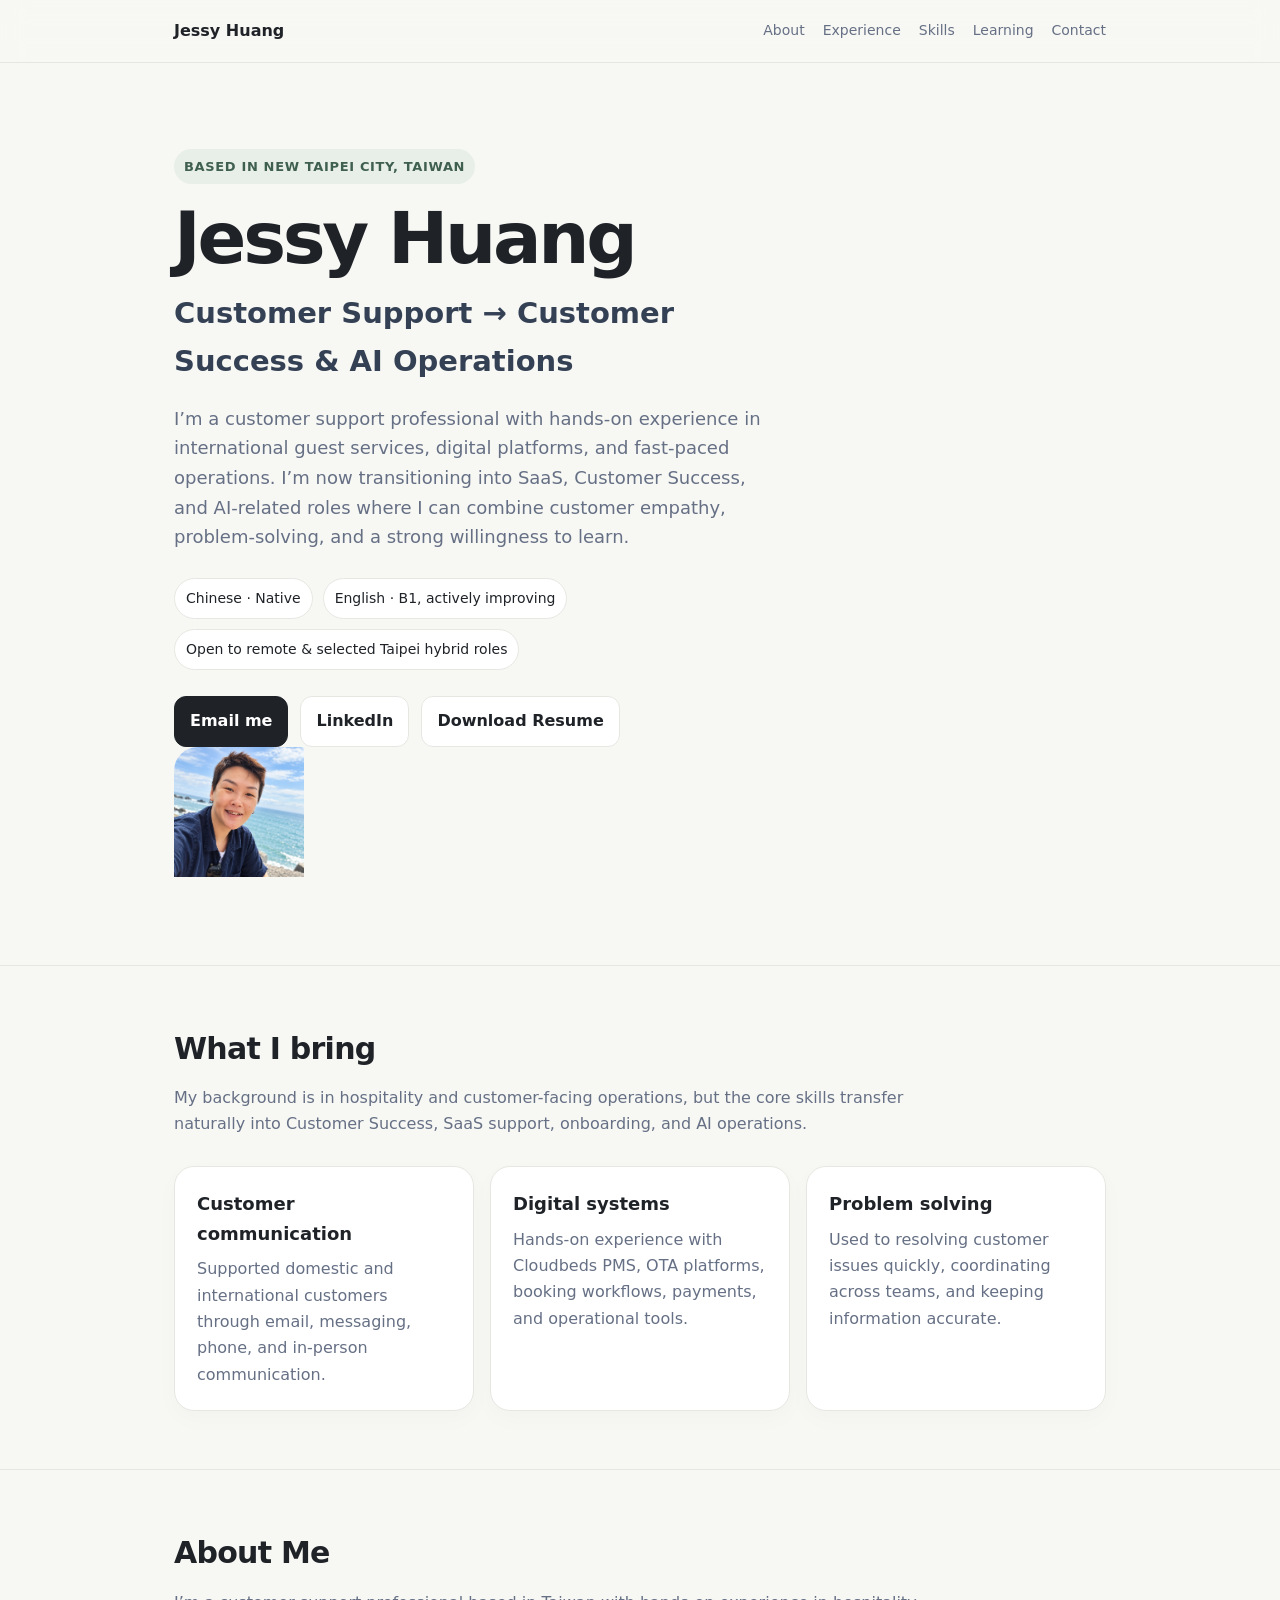
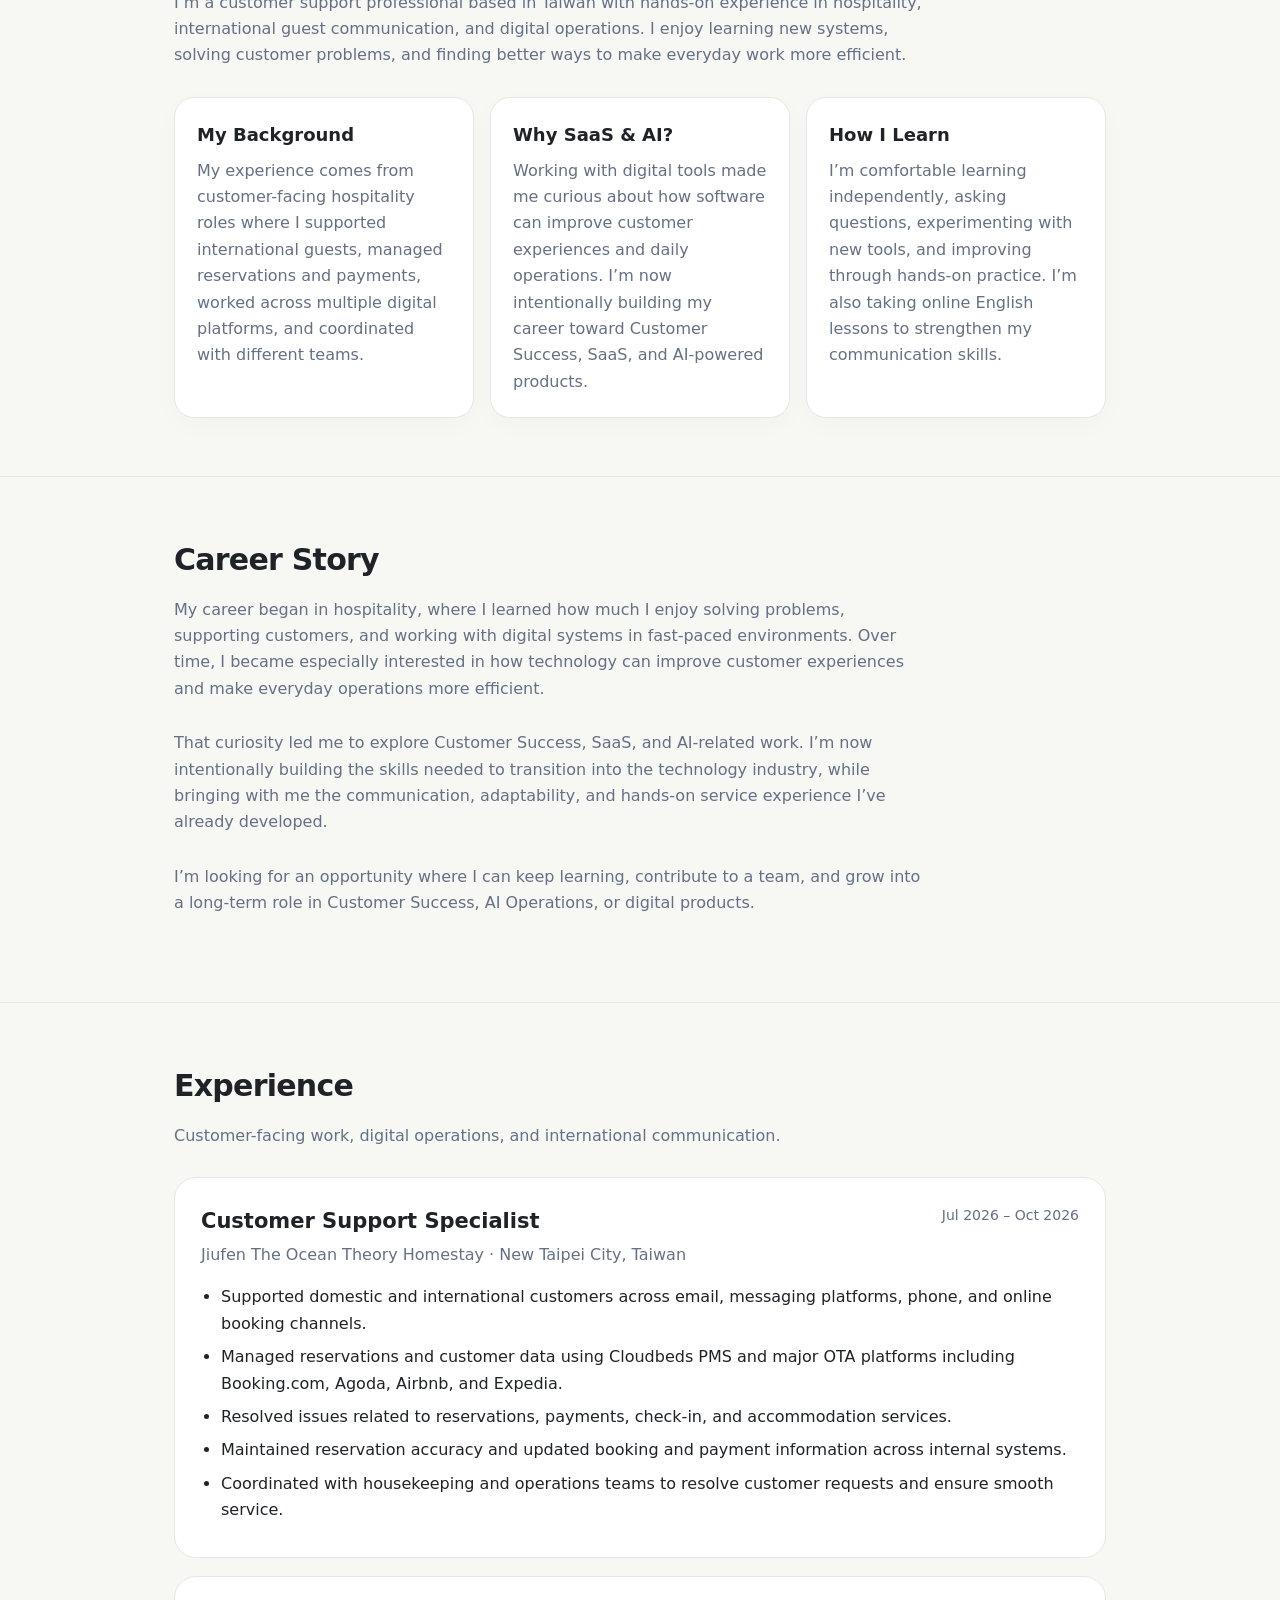
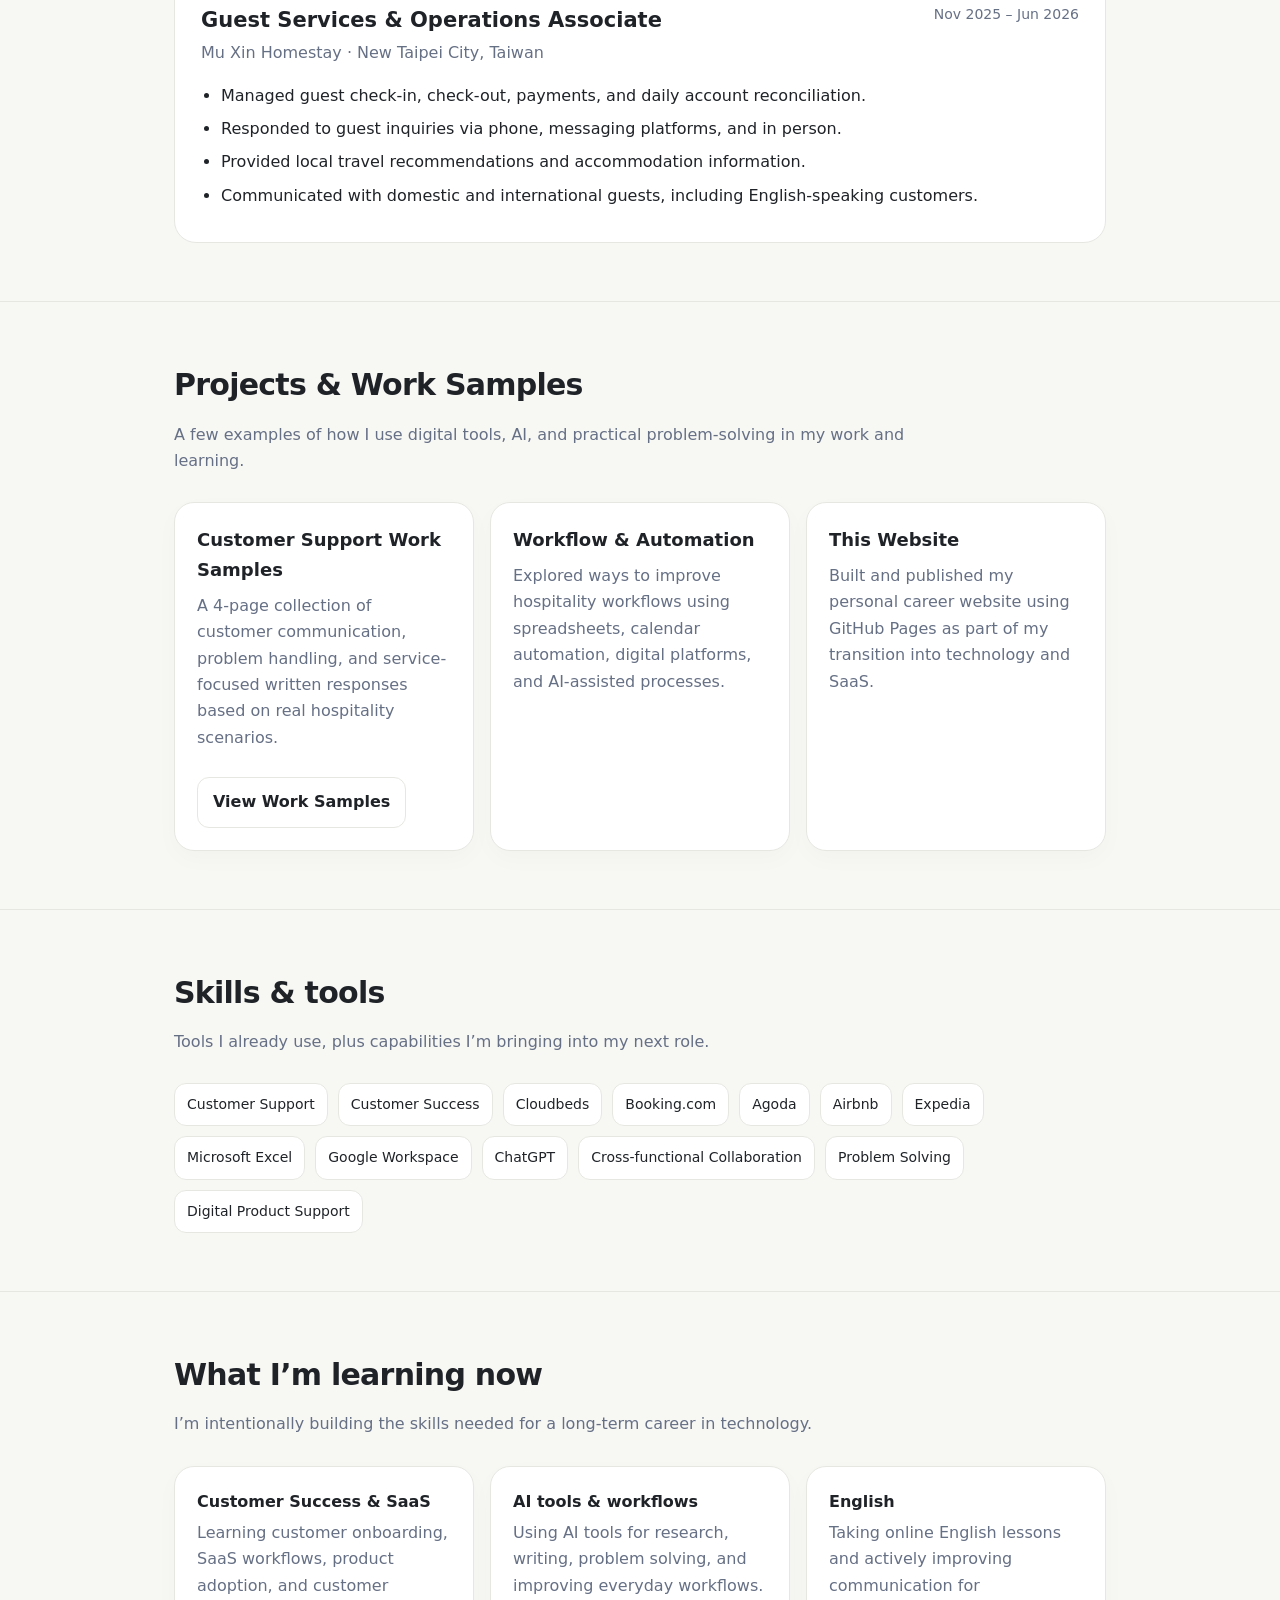
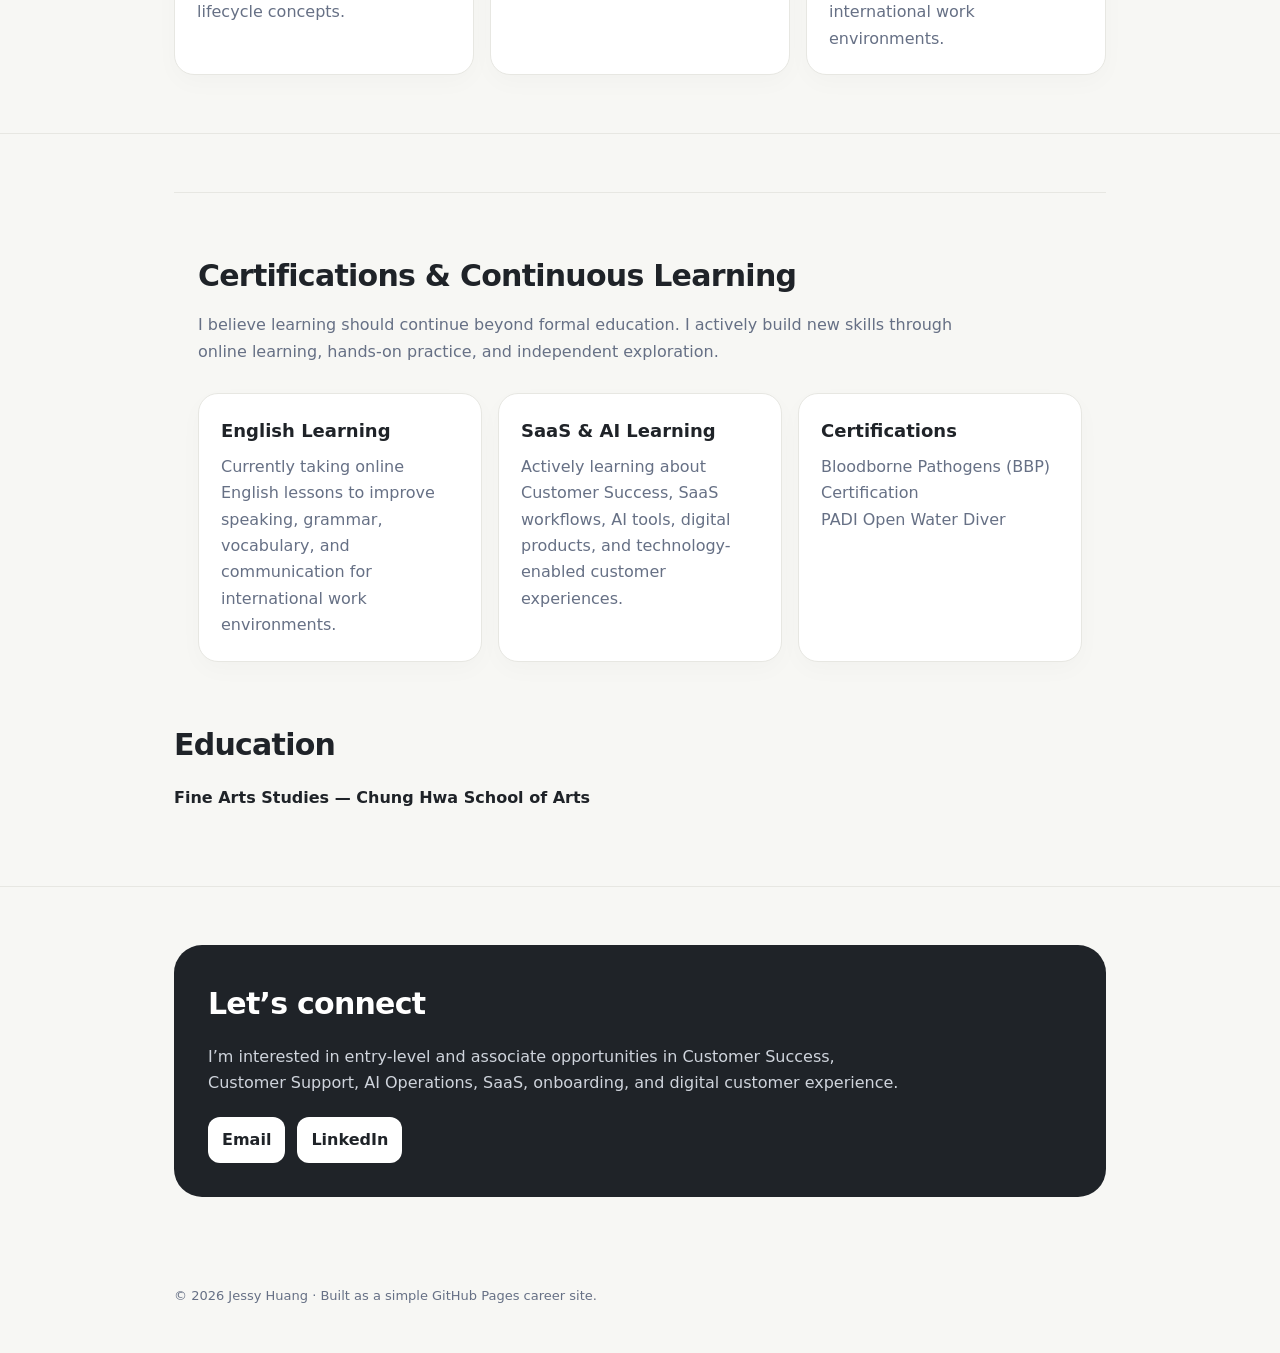
==== commit 15a63ff2: "Update index.html" ====
--- a/index.html
+++ b/index.html
@@ -439,8 +439,7 @@
           <a href="mailto:j.huang.remote@gmail.com">Email</a>
           <a href="https://linkedin.com/in/jessyhuang001" target="_blank" rel="noreferrer">LinkedIn</a>
         </div>
-        <div class="note">Resume and work samples can be added here after final review.</div>
-      </div>
+       
     </div>
   </section>
 
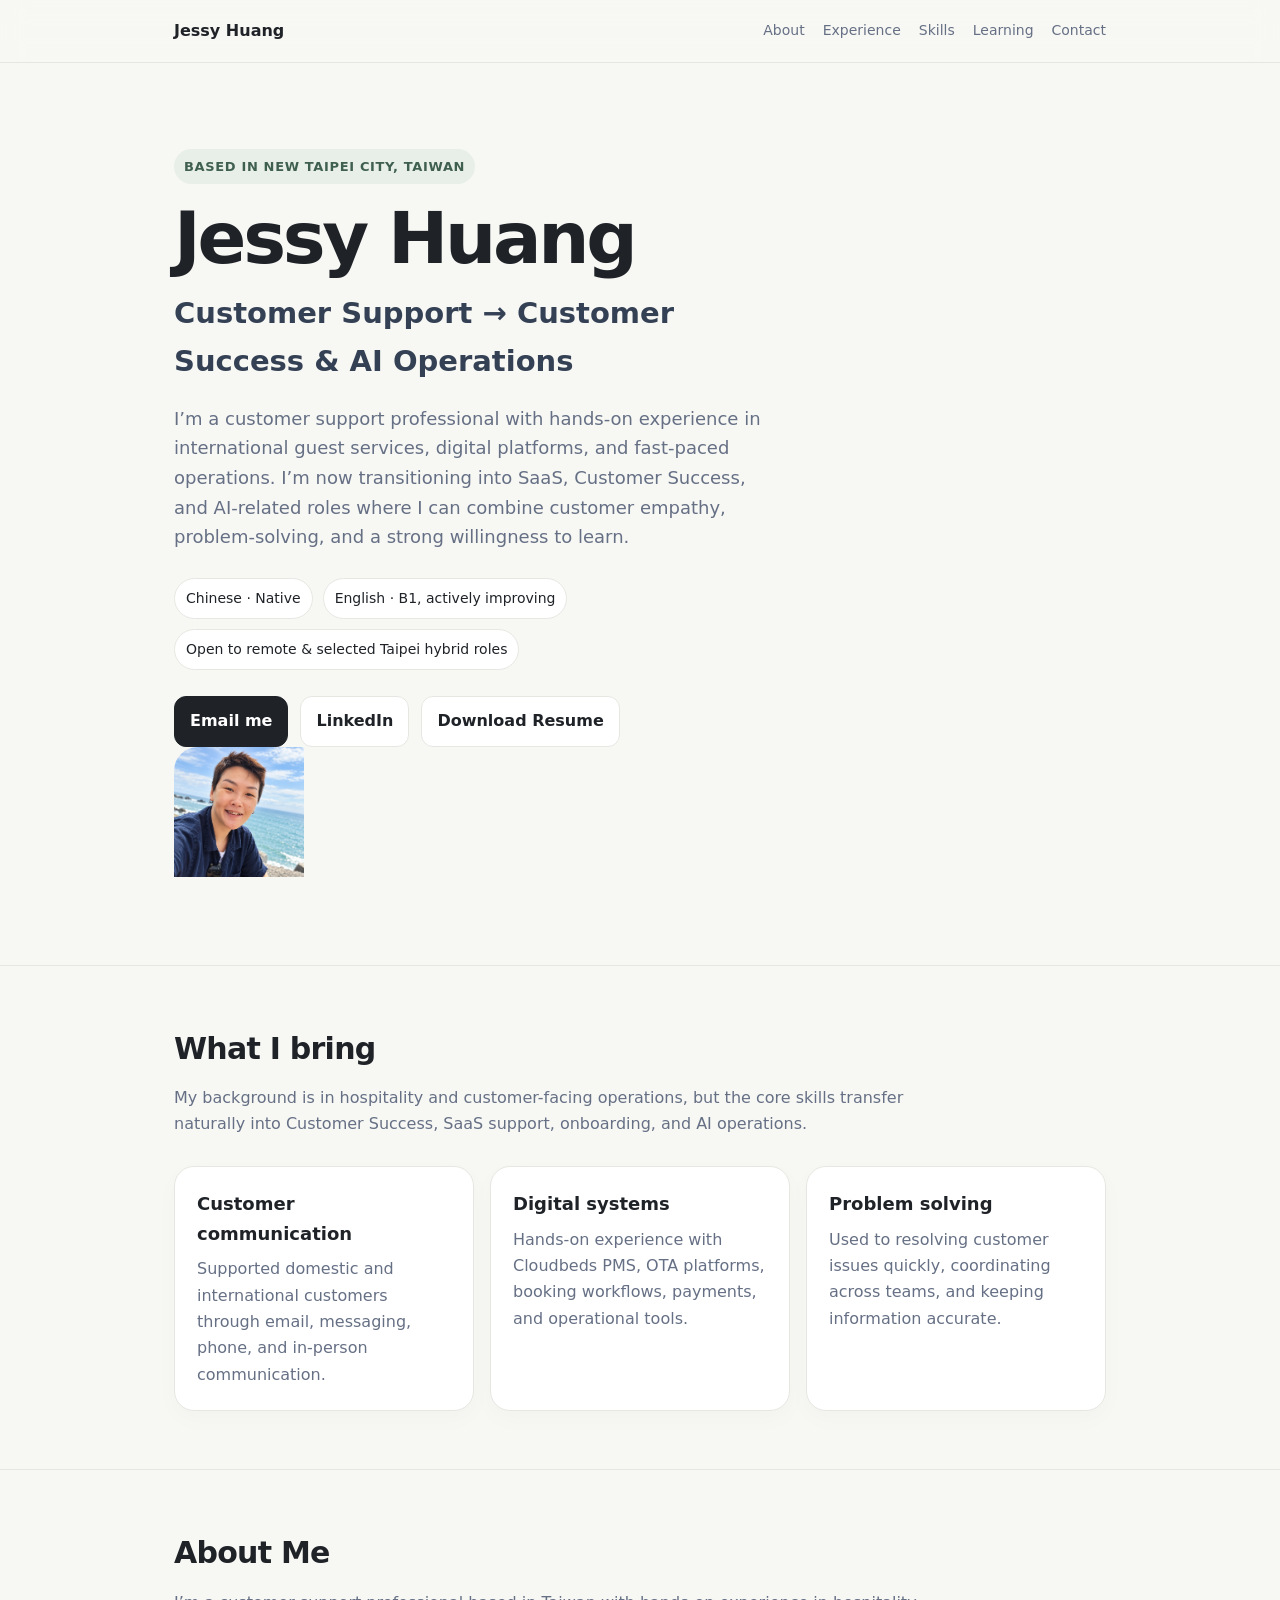
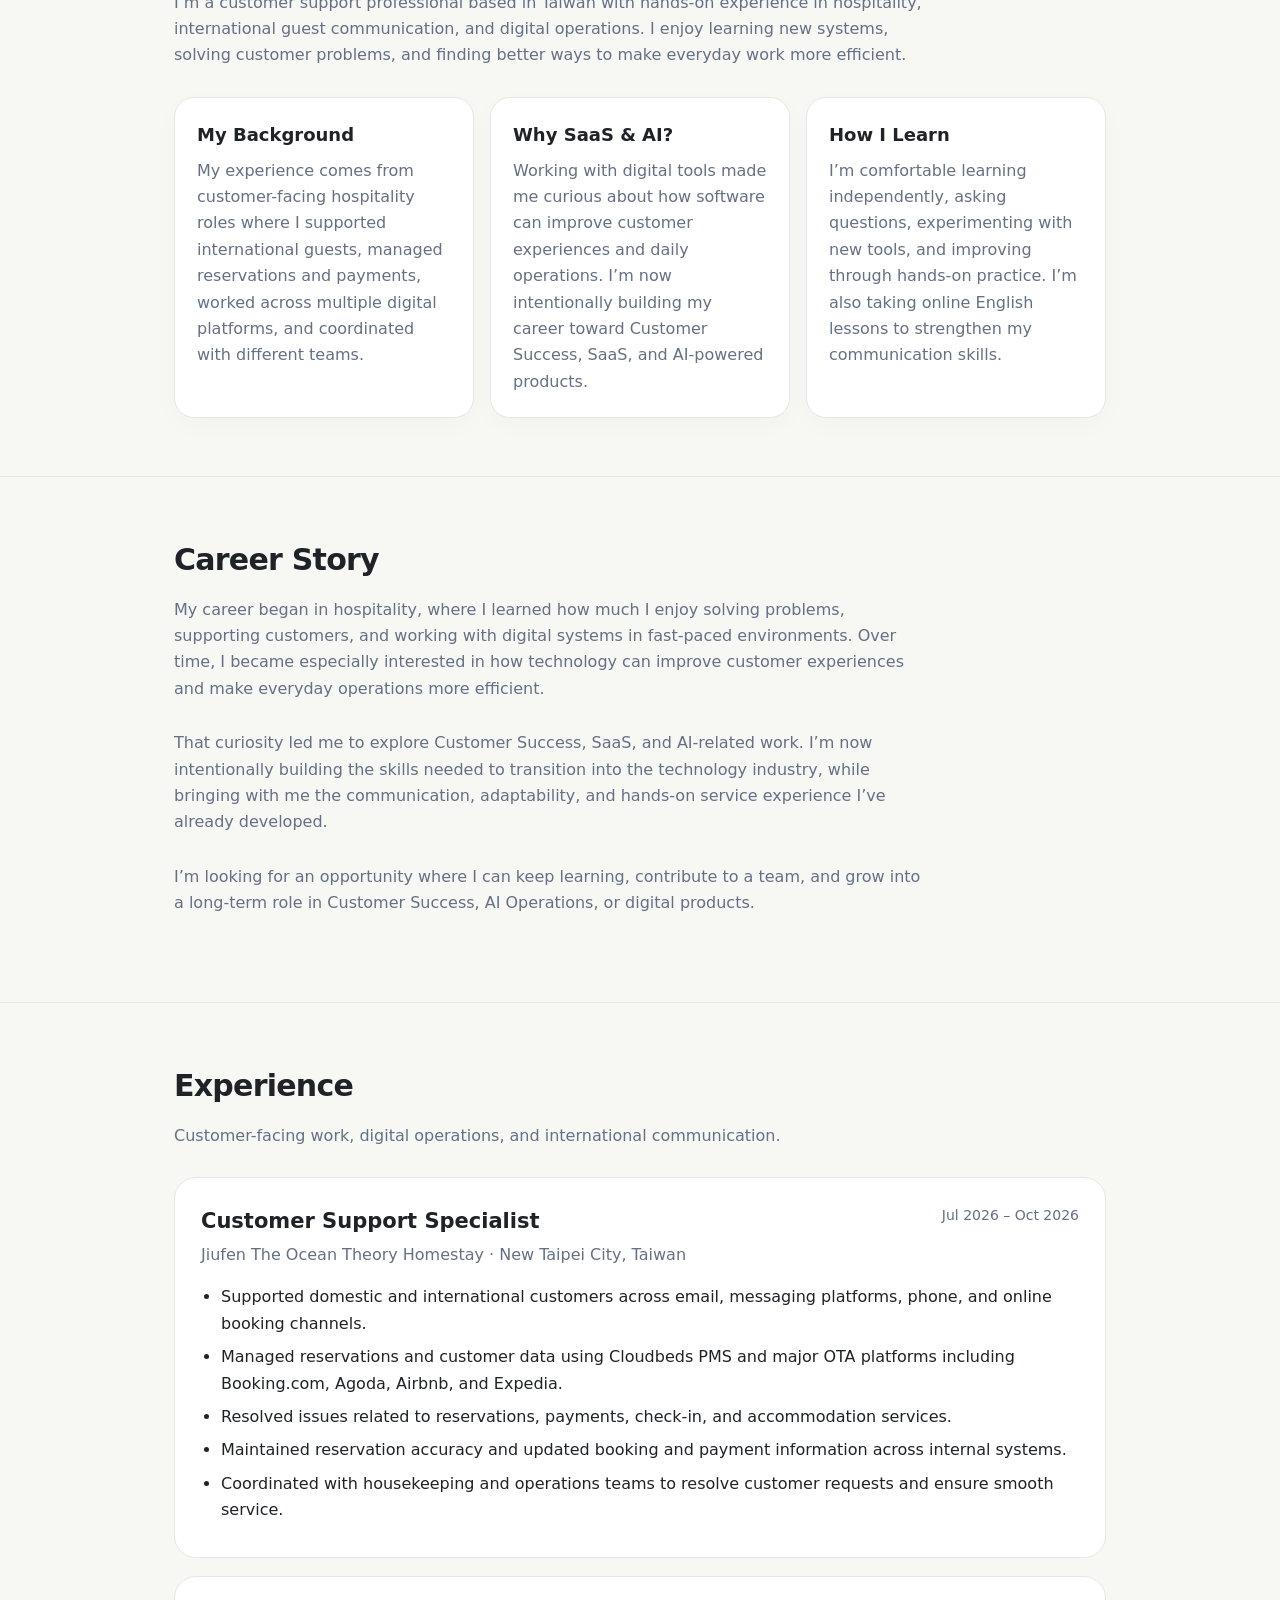
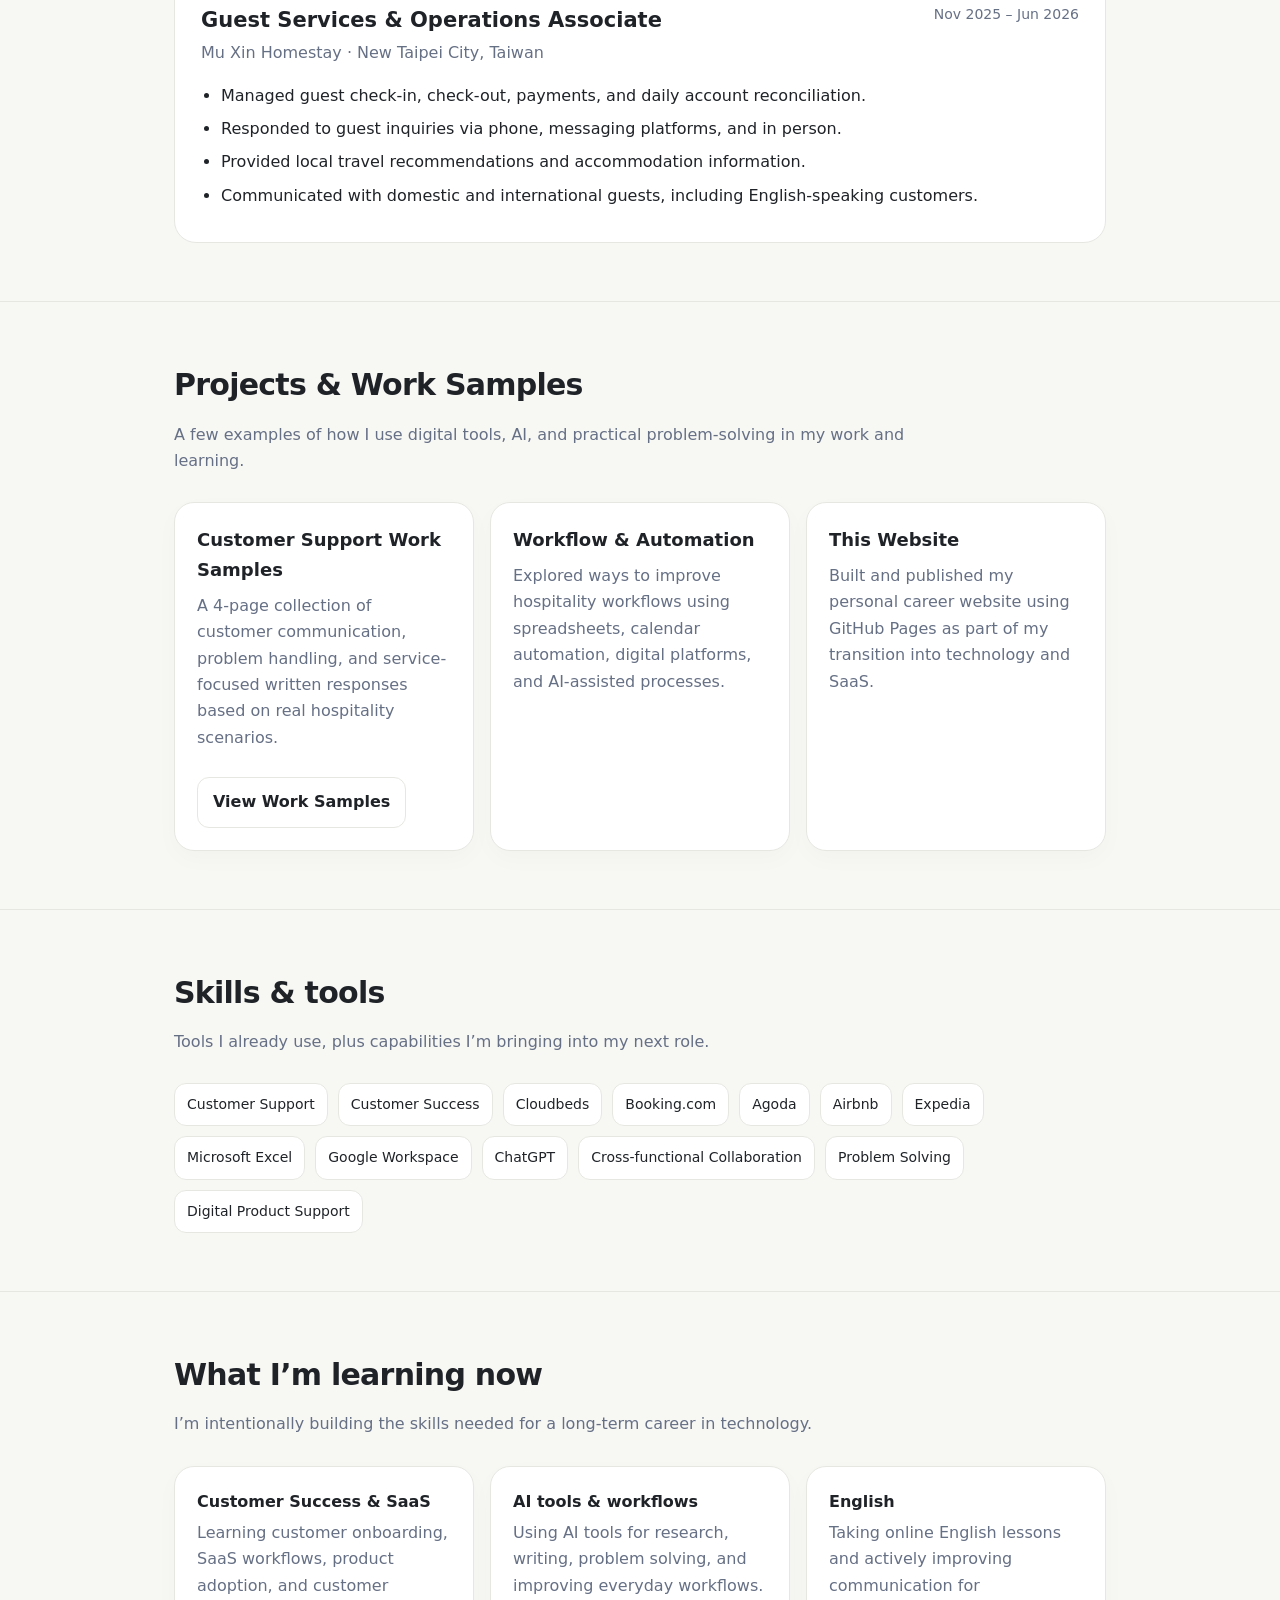
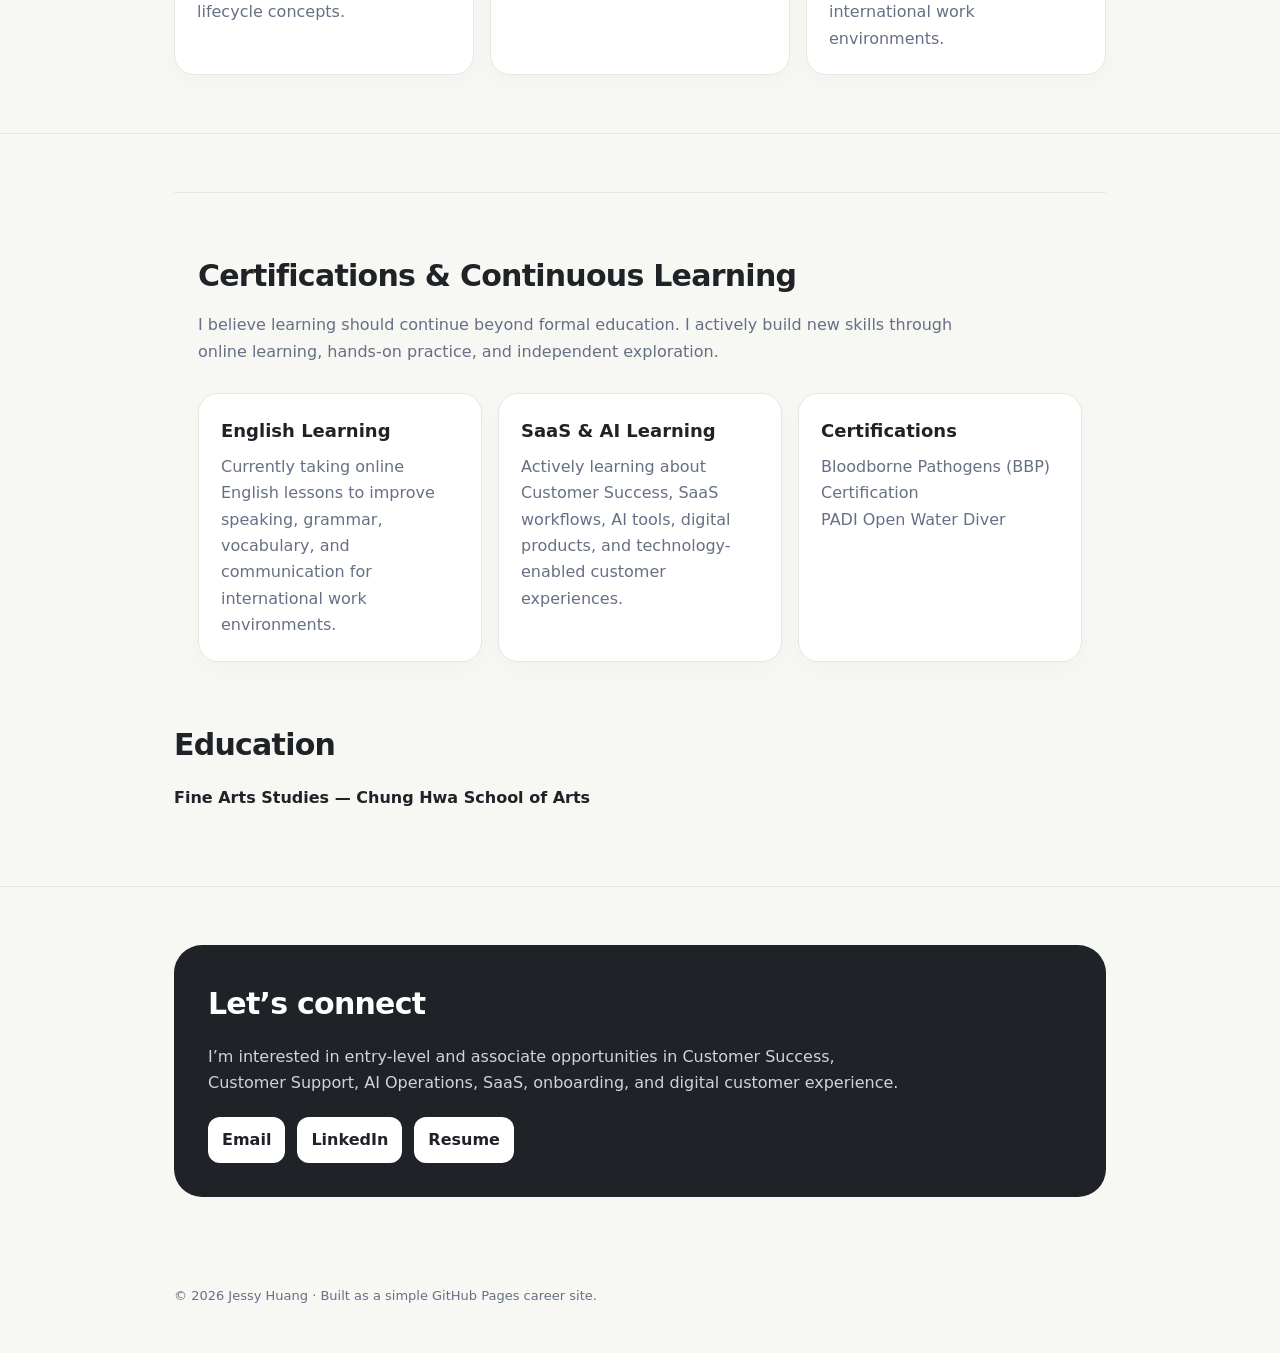
==== commit c3a97a3e: "Update index.html" ====
--- a/index.html
+++ b/index.html
@@ -58,8 +58,8 @@
   height:100%;
   object-fit:cover;
   display:block;
-}{
-      width:min(250px,60vw); aspect-ratio:1; border-radius:32px; background:linear-gradient(145deg,#dbe7df,#f1eadf);
+    }
+      ;
       display:grid; place-items:center; margin:auto; box-shadow:0 18px 50px rgba(0,0,0,.06);
       border:1px solid rgba(0,0,0,.04);
       overflow:hidden;
@@ -438,6 +438,7 @@
         <div class="contact-links">
           <a href="mailto:j.huang.remote@gmail.com">Email</a>
           <a href="https://linkedin.com/in/jessyhuang001" target="_blank" rel="noreferrer">LinkedIn</a>
+          <a href="Jessy_Huang_CV.pdf" target="_blank">Resume</a>
         </div>
        
     </div>
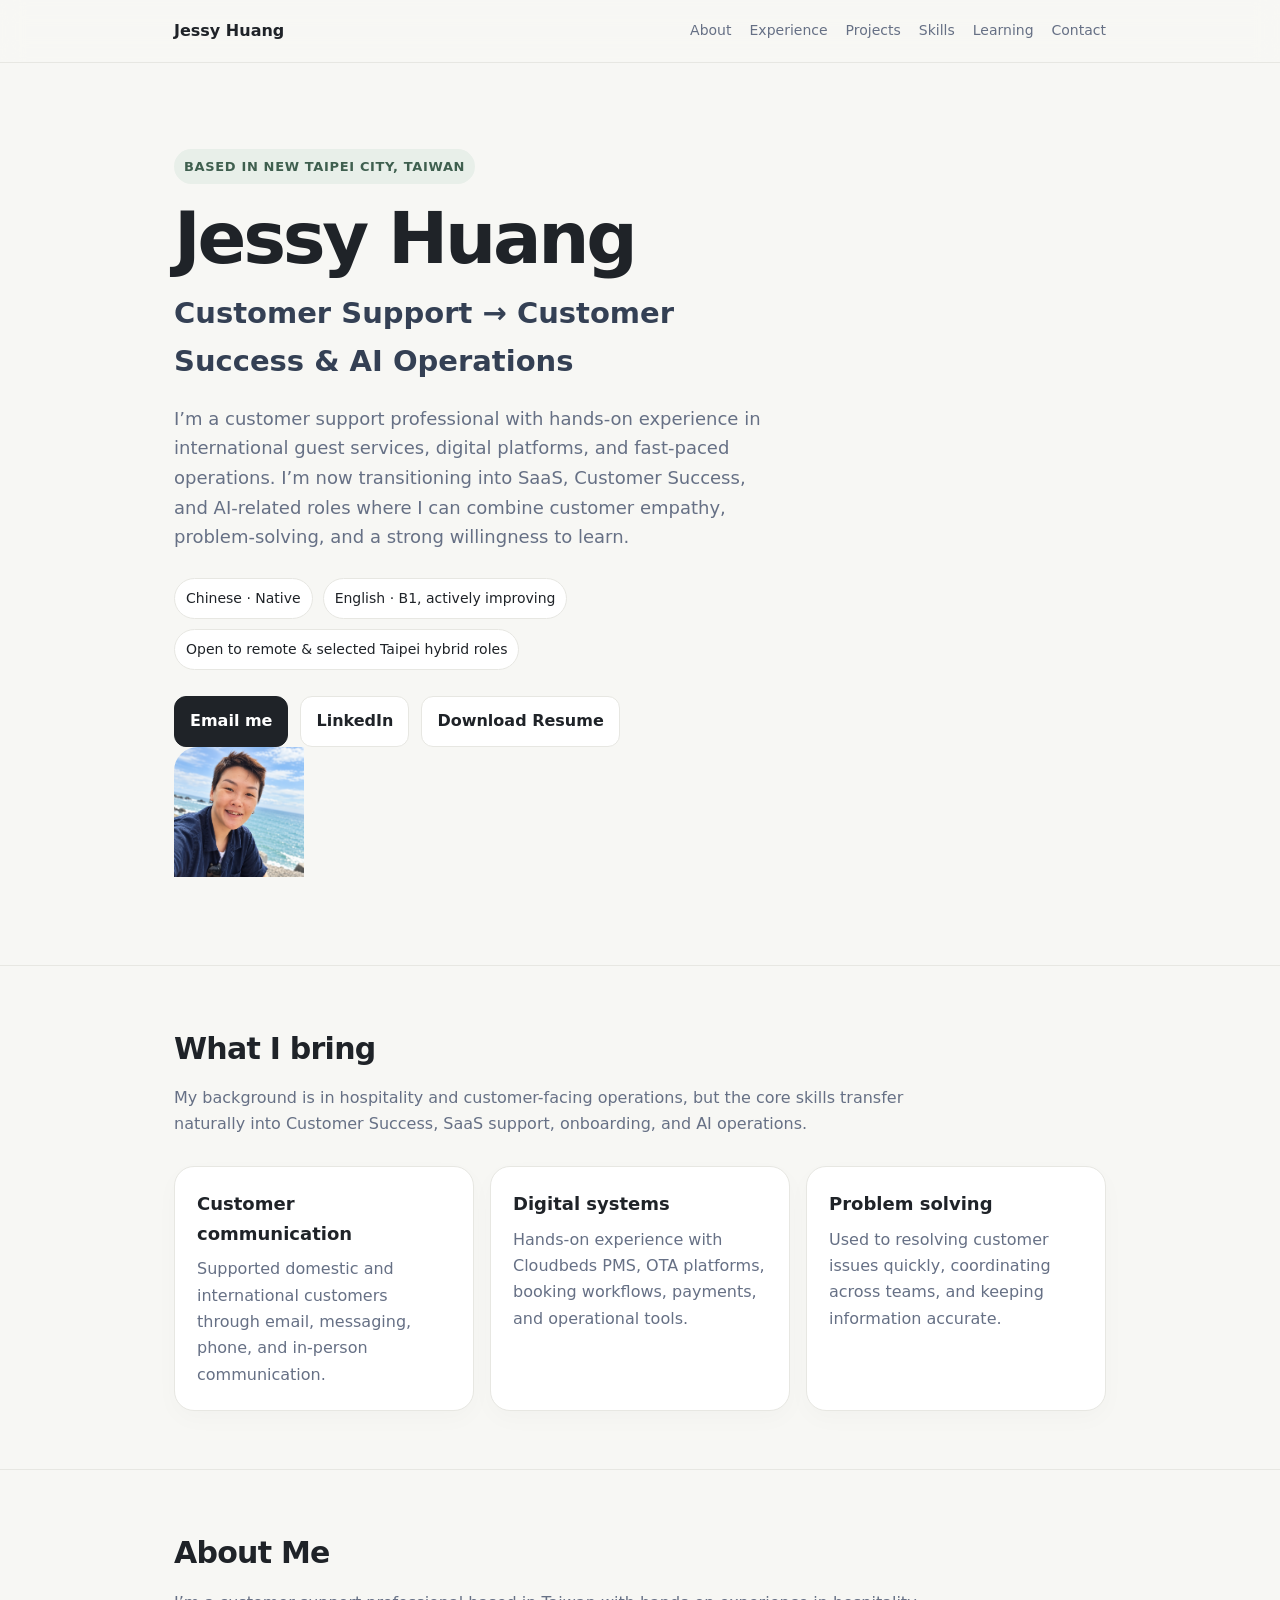
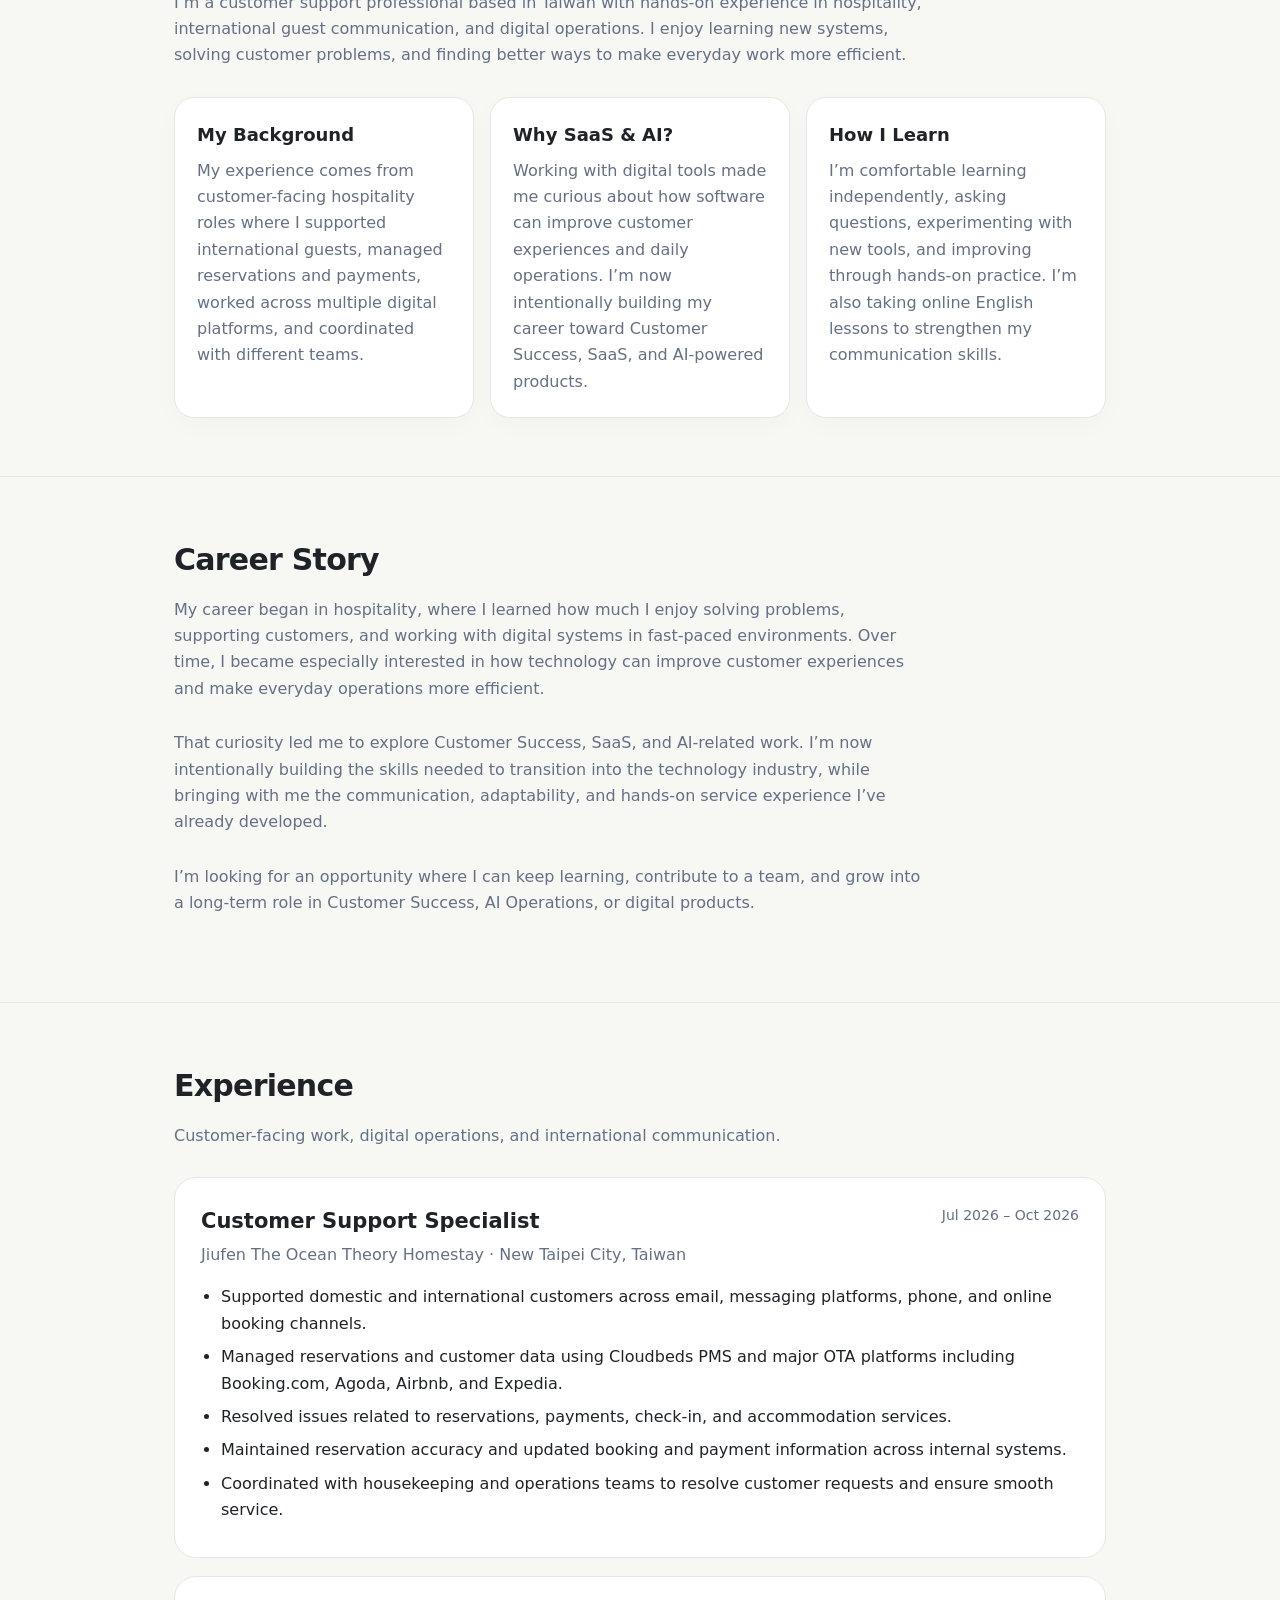
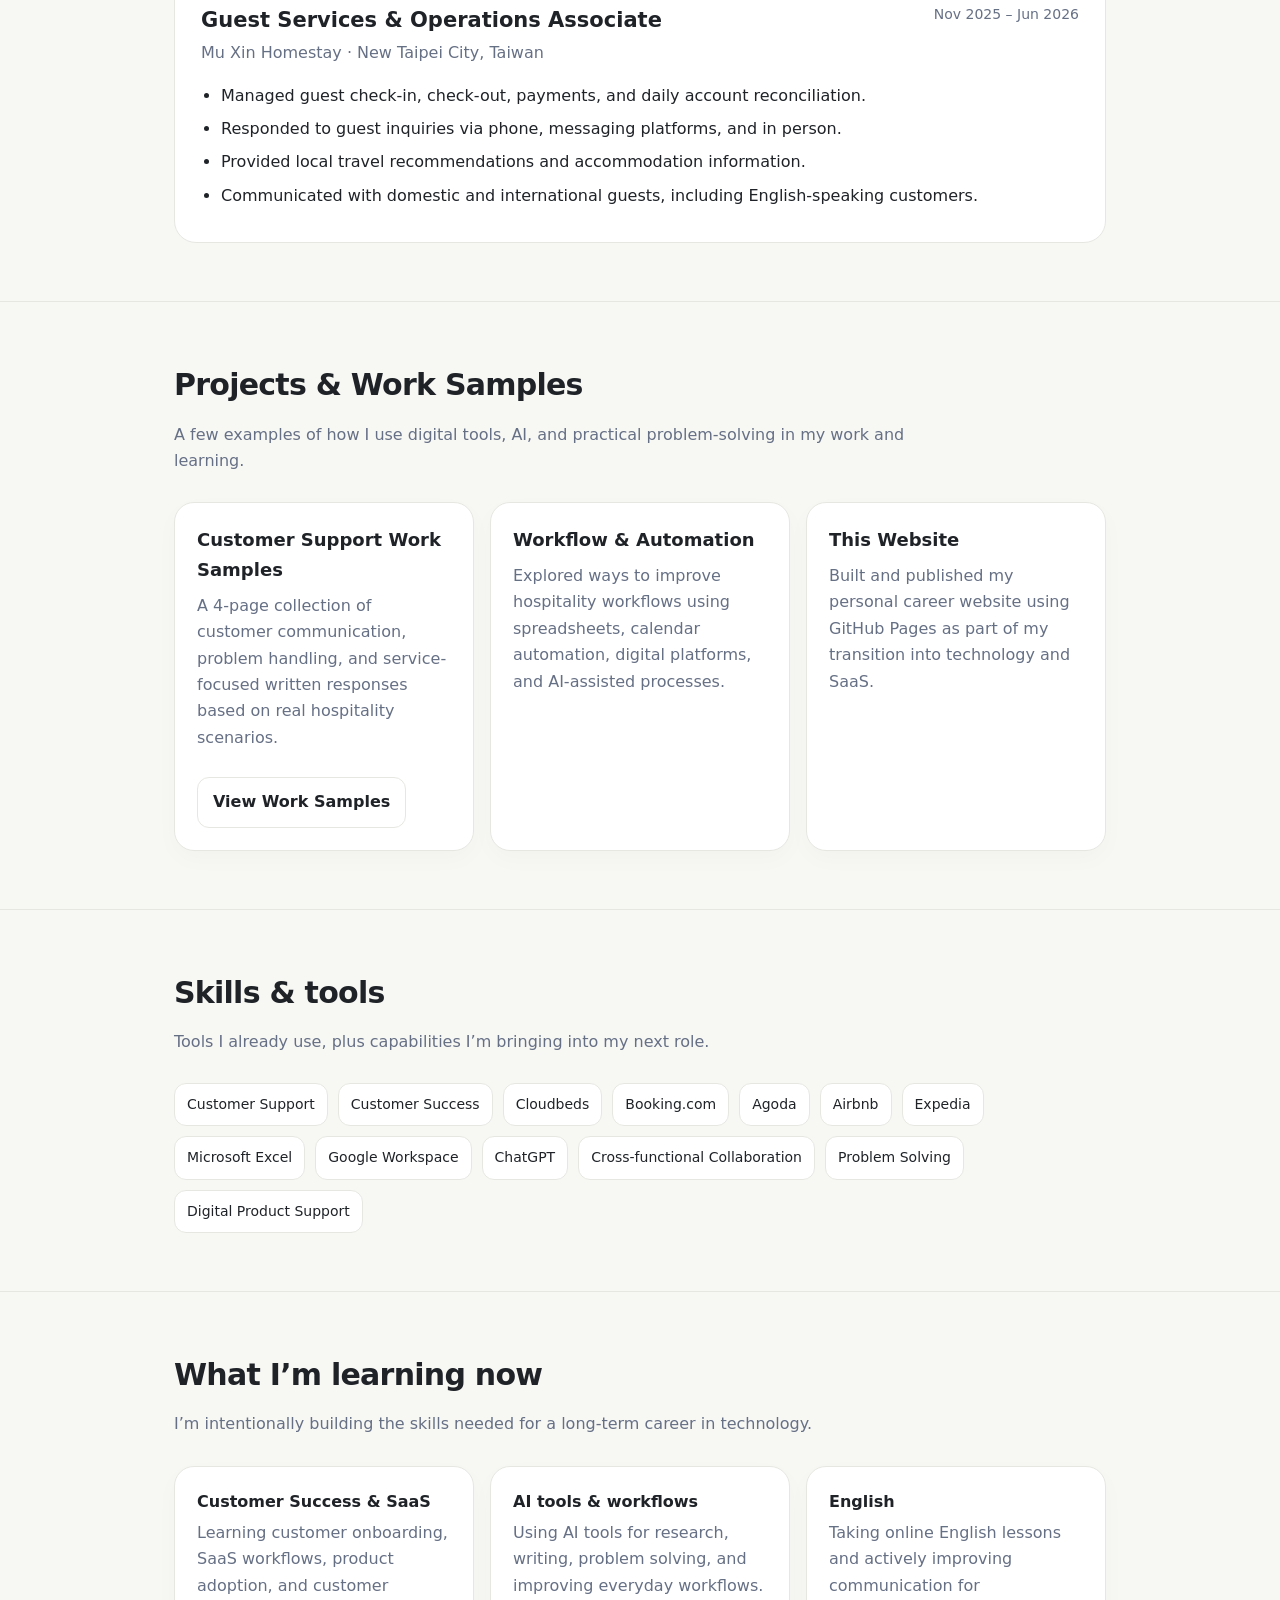
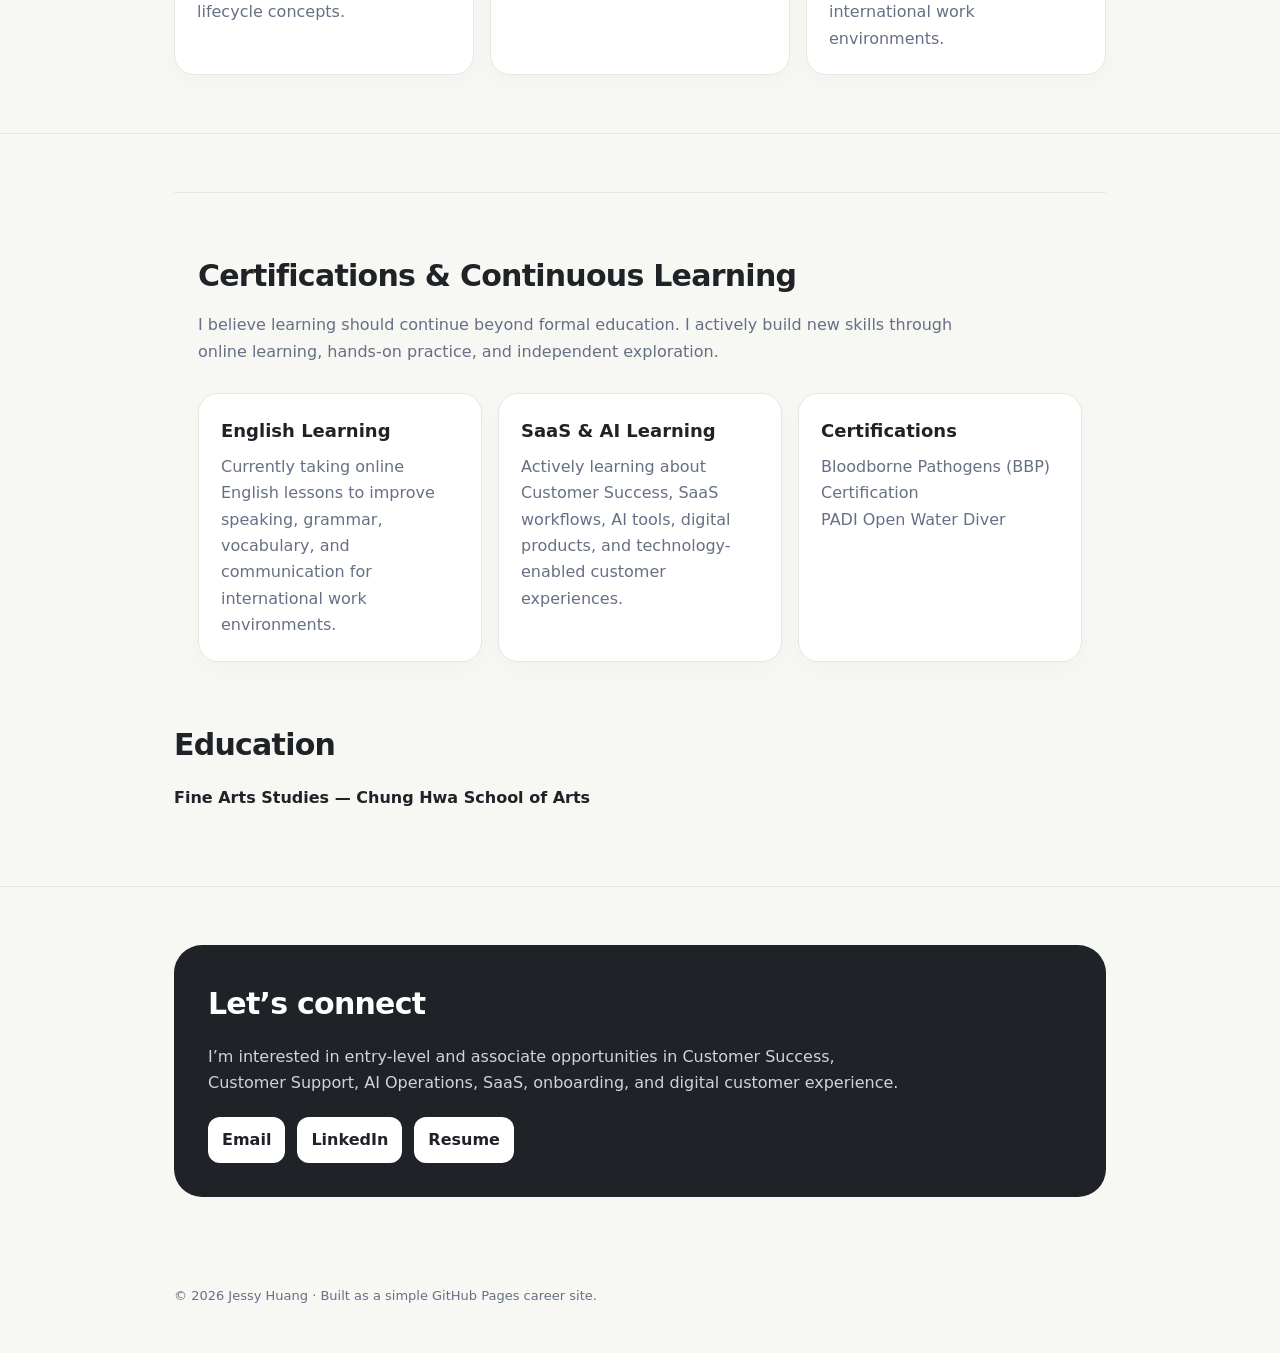
==== commit f317bfa5: "Update index.html" ====
--- a/index.html
+++ b/index.html
@@ -136,6 +136,7 @@
       <div class="navlinks">
         <a href="#about">About</a>
         <a href="#experience">Experience</a>
+        <a href="#projects">Projects</a>
         <a href="#skills">Skills</a>
         <a href="#learning">Learning</a>
         <a href="#contact">Contact</a>
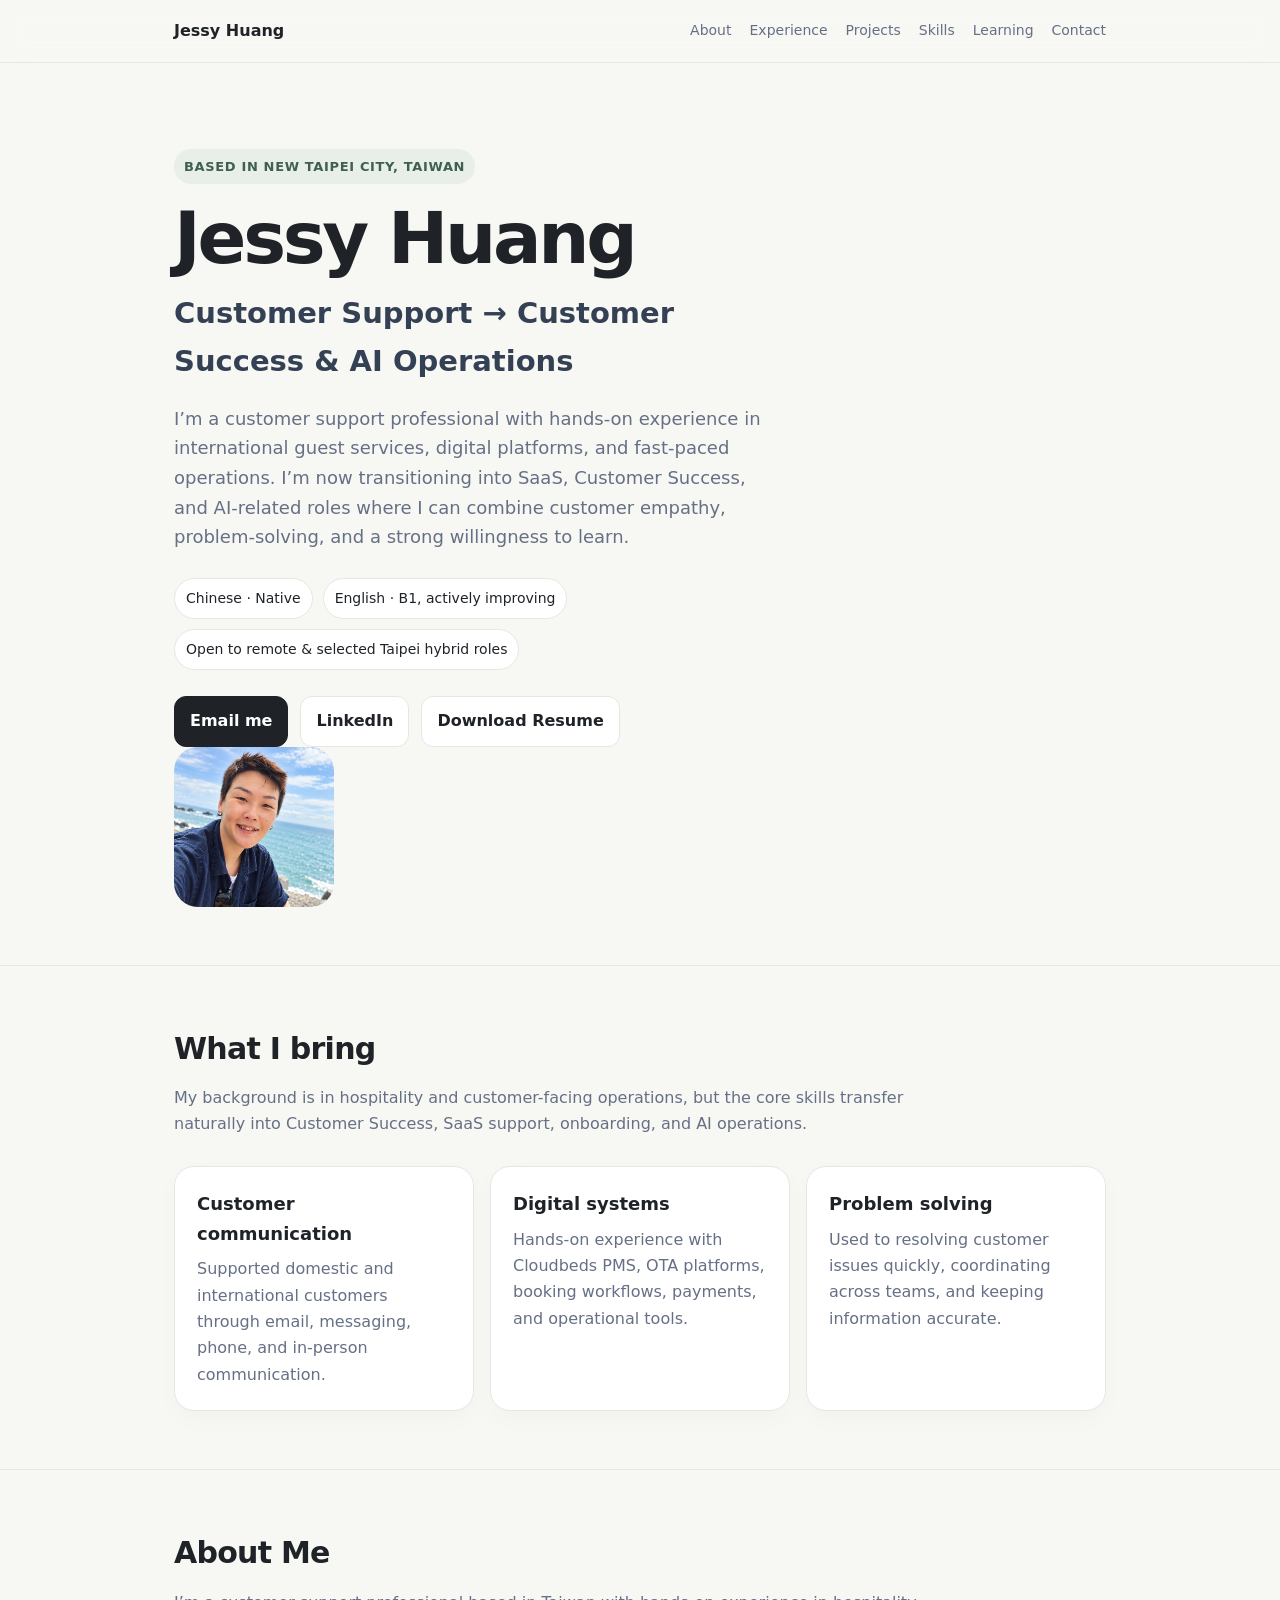
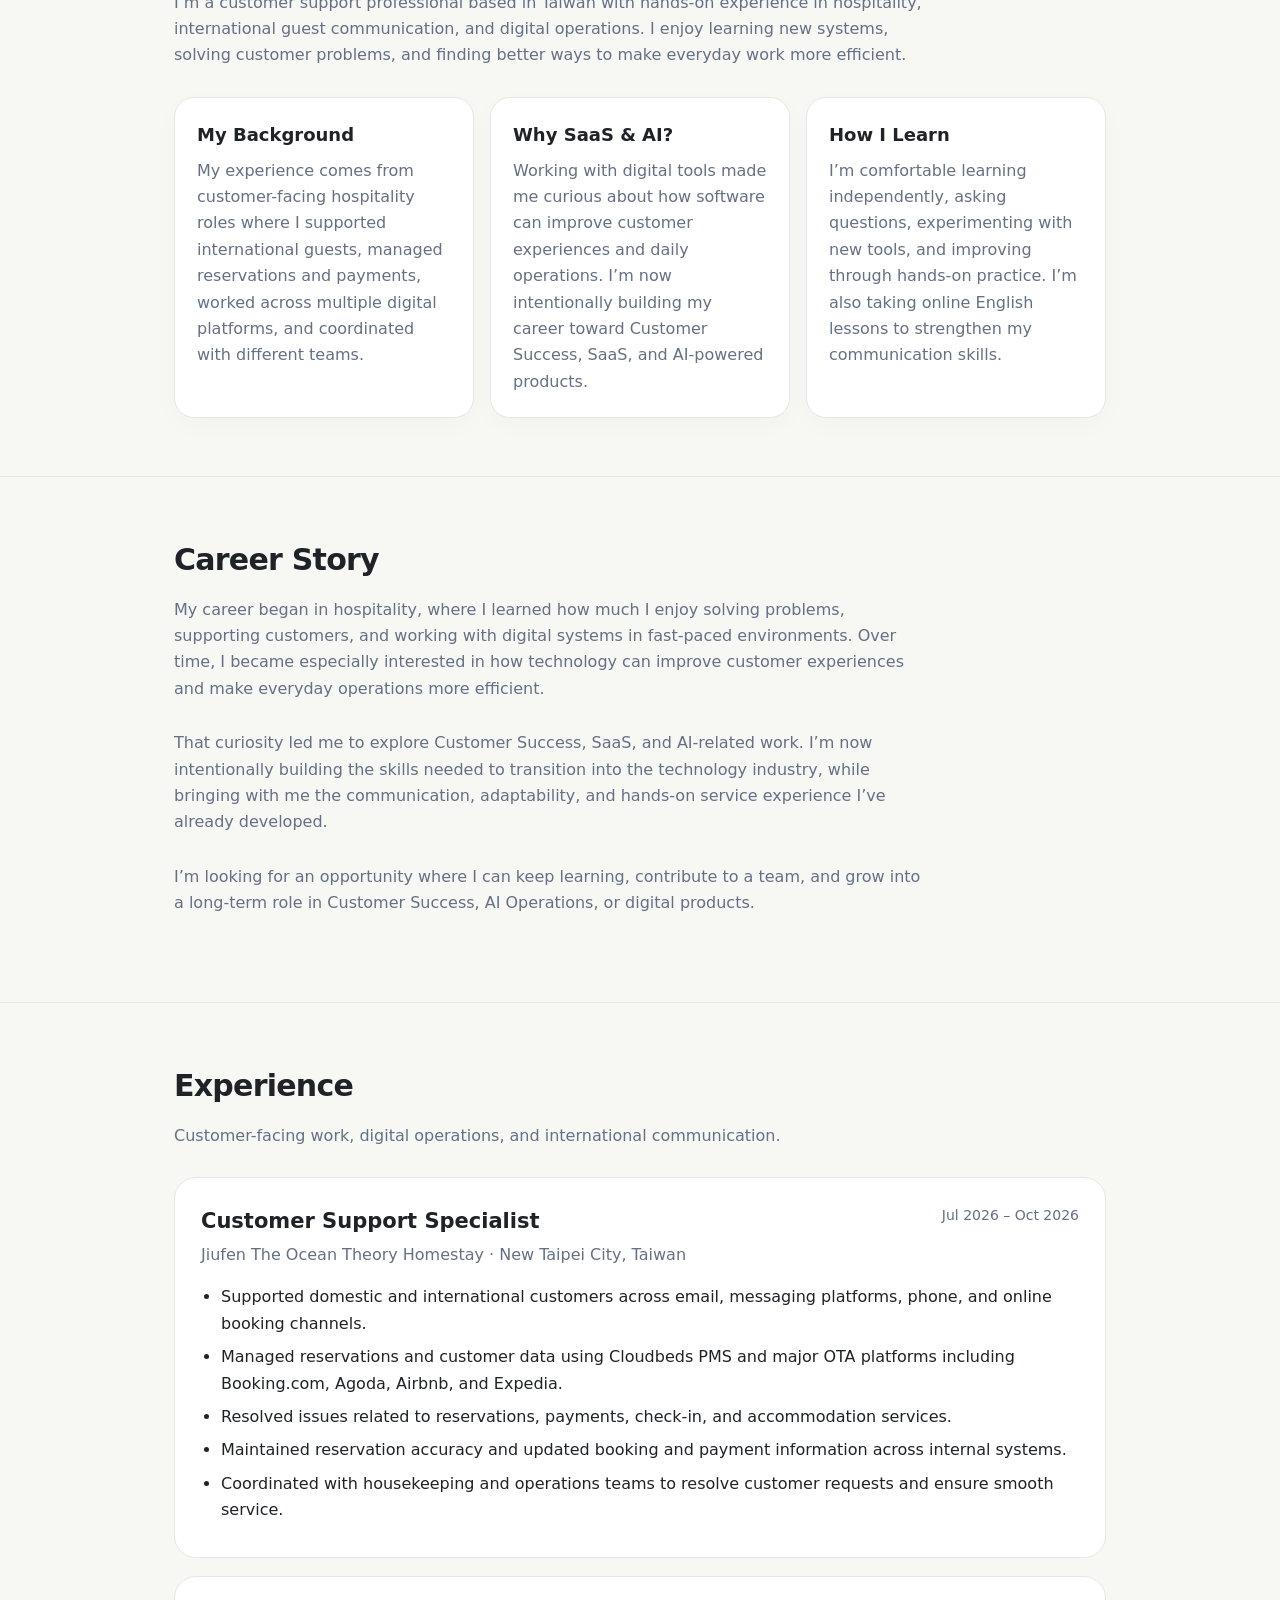
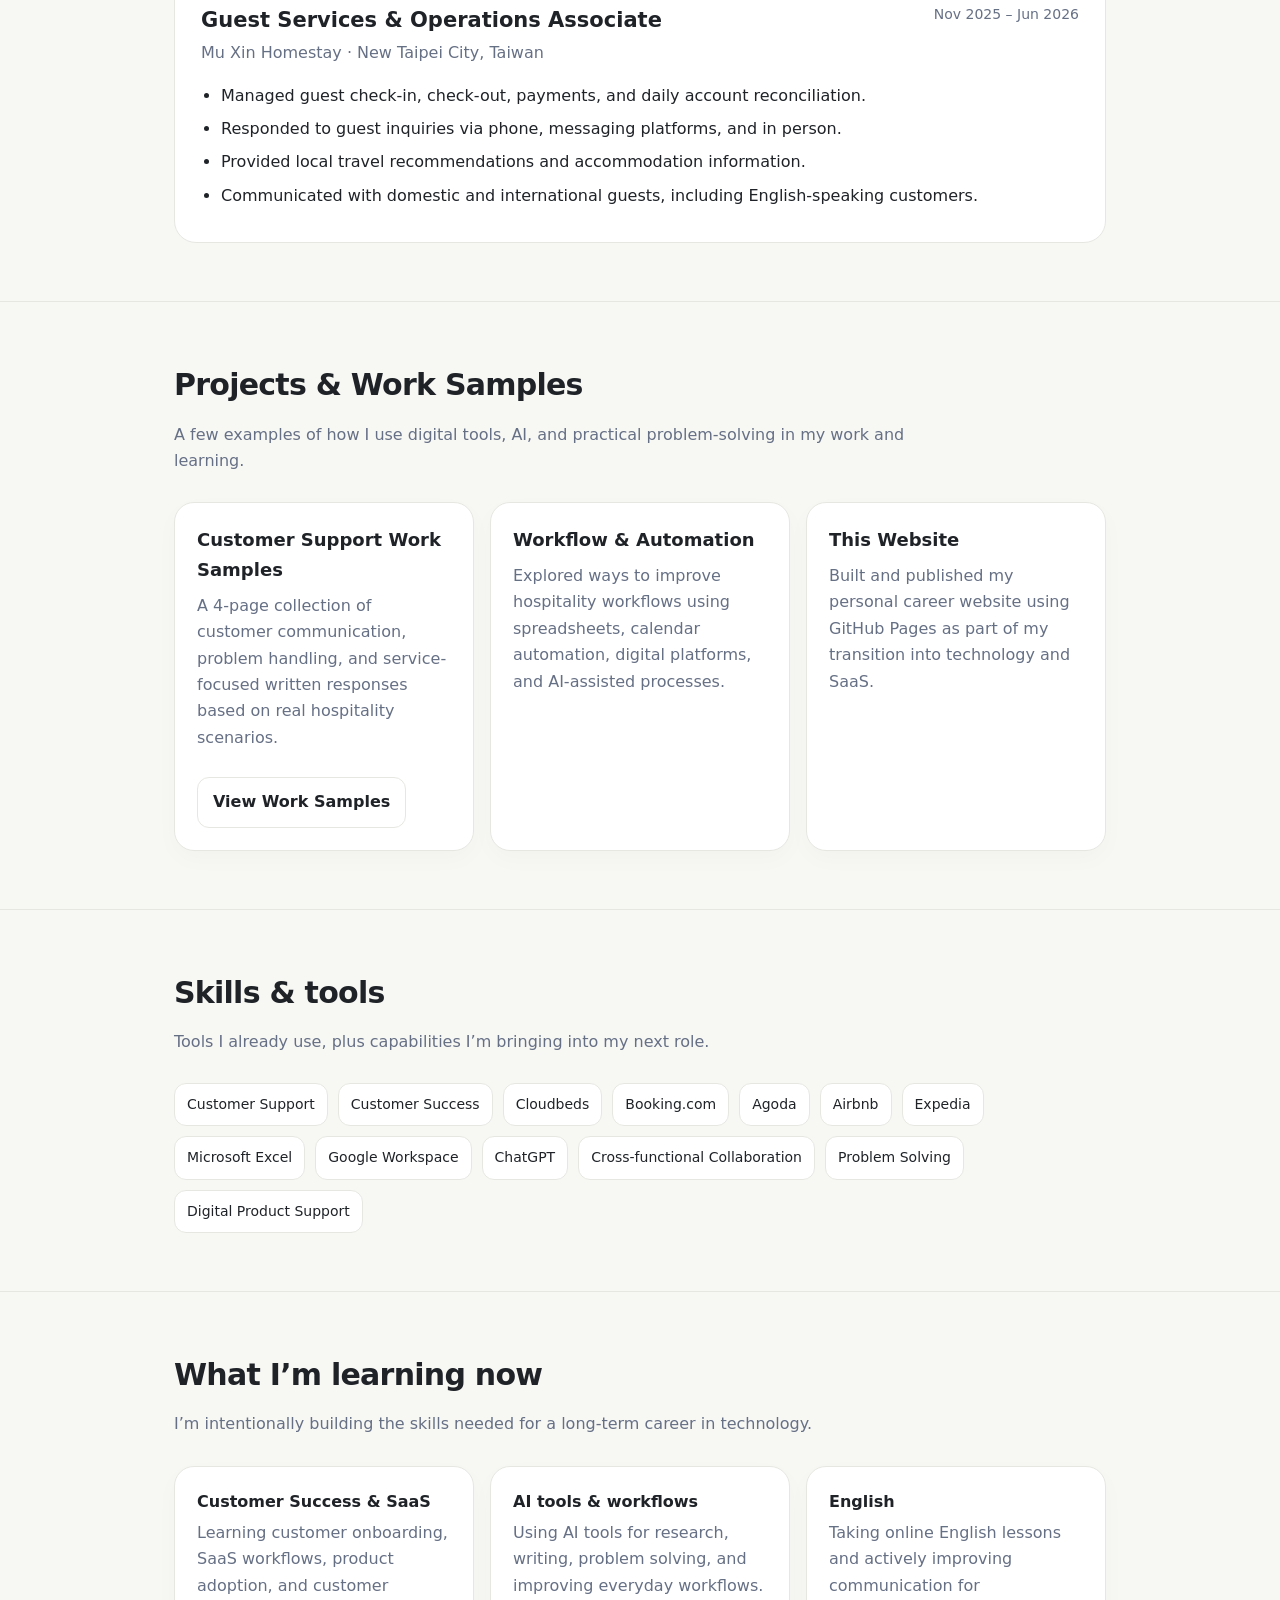
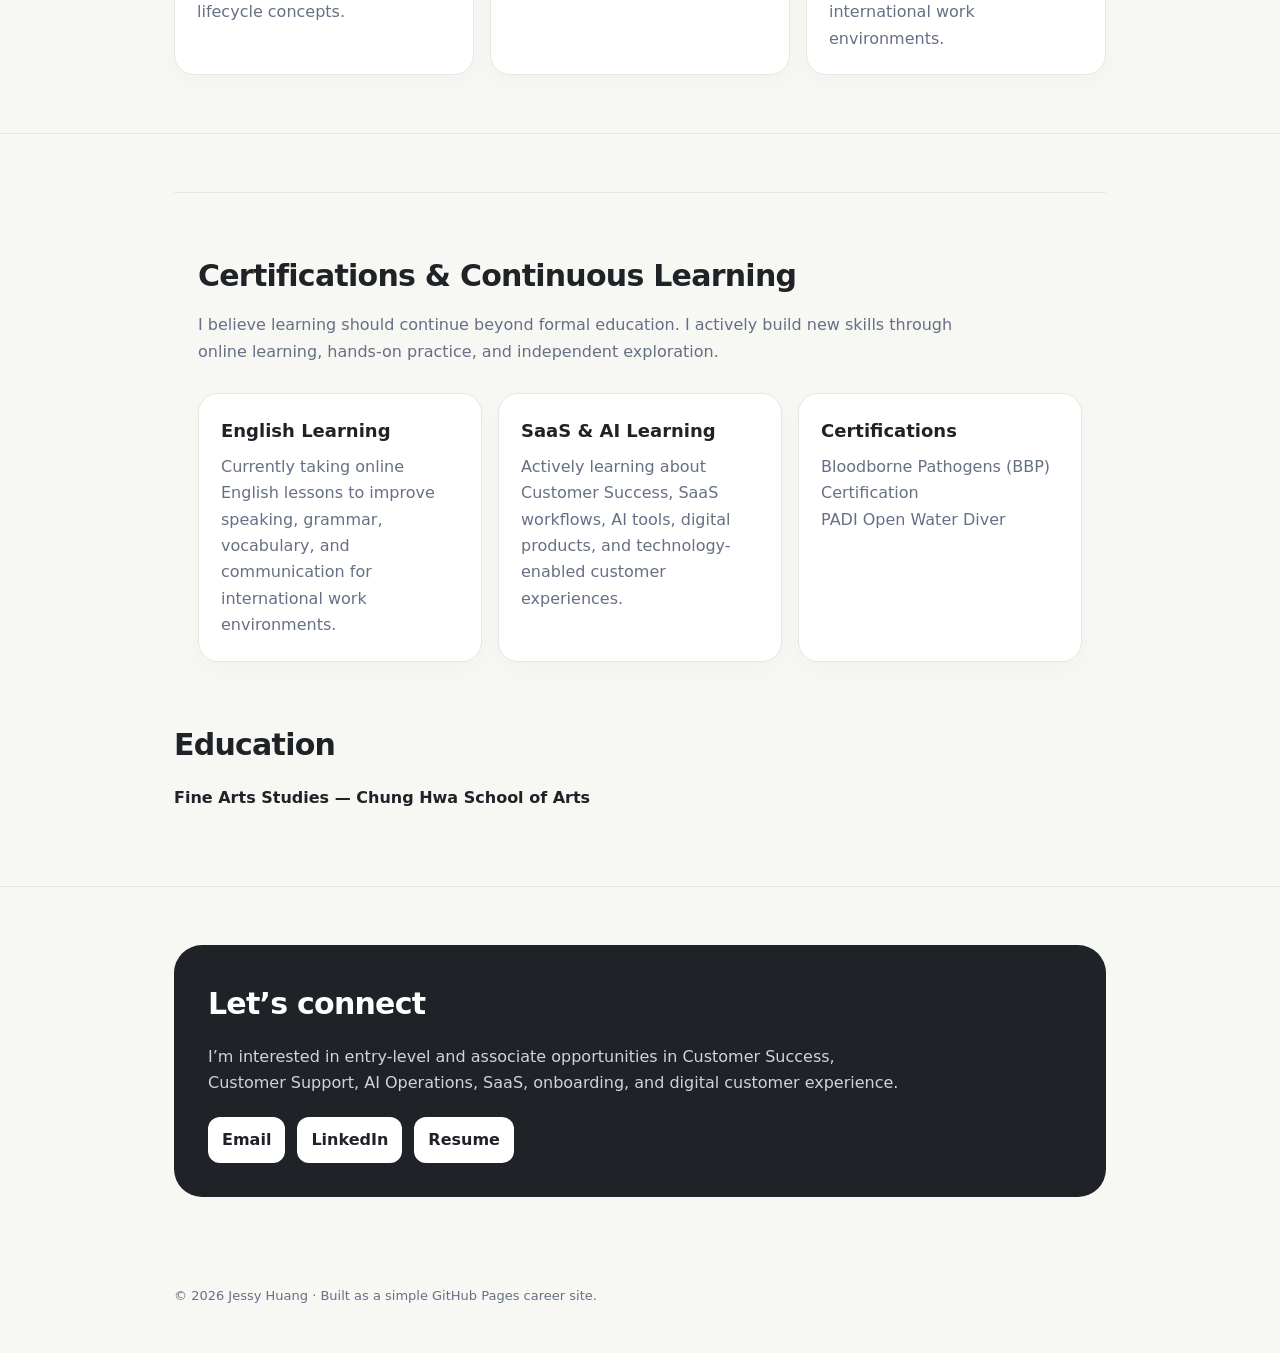
==== commit c58a1951: "Update index.html" ====
--- a/index.html
+++ b/index.html
@@ -122,8 +122,8 @@
 }
 
 .avatar img{
-width: 130px !important;
-height: 130px !important;
+  width: 100% !important;
+  height: 100% !important;
   object-fit: cover !important;
   display: block !important;
 }
